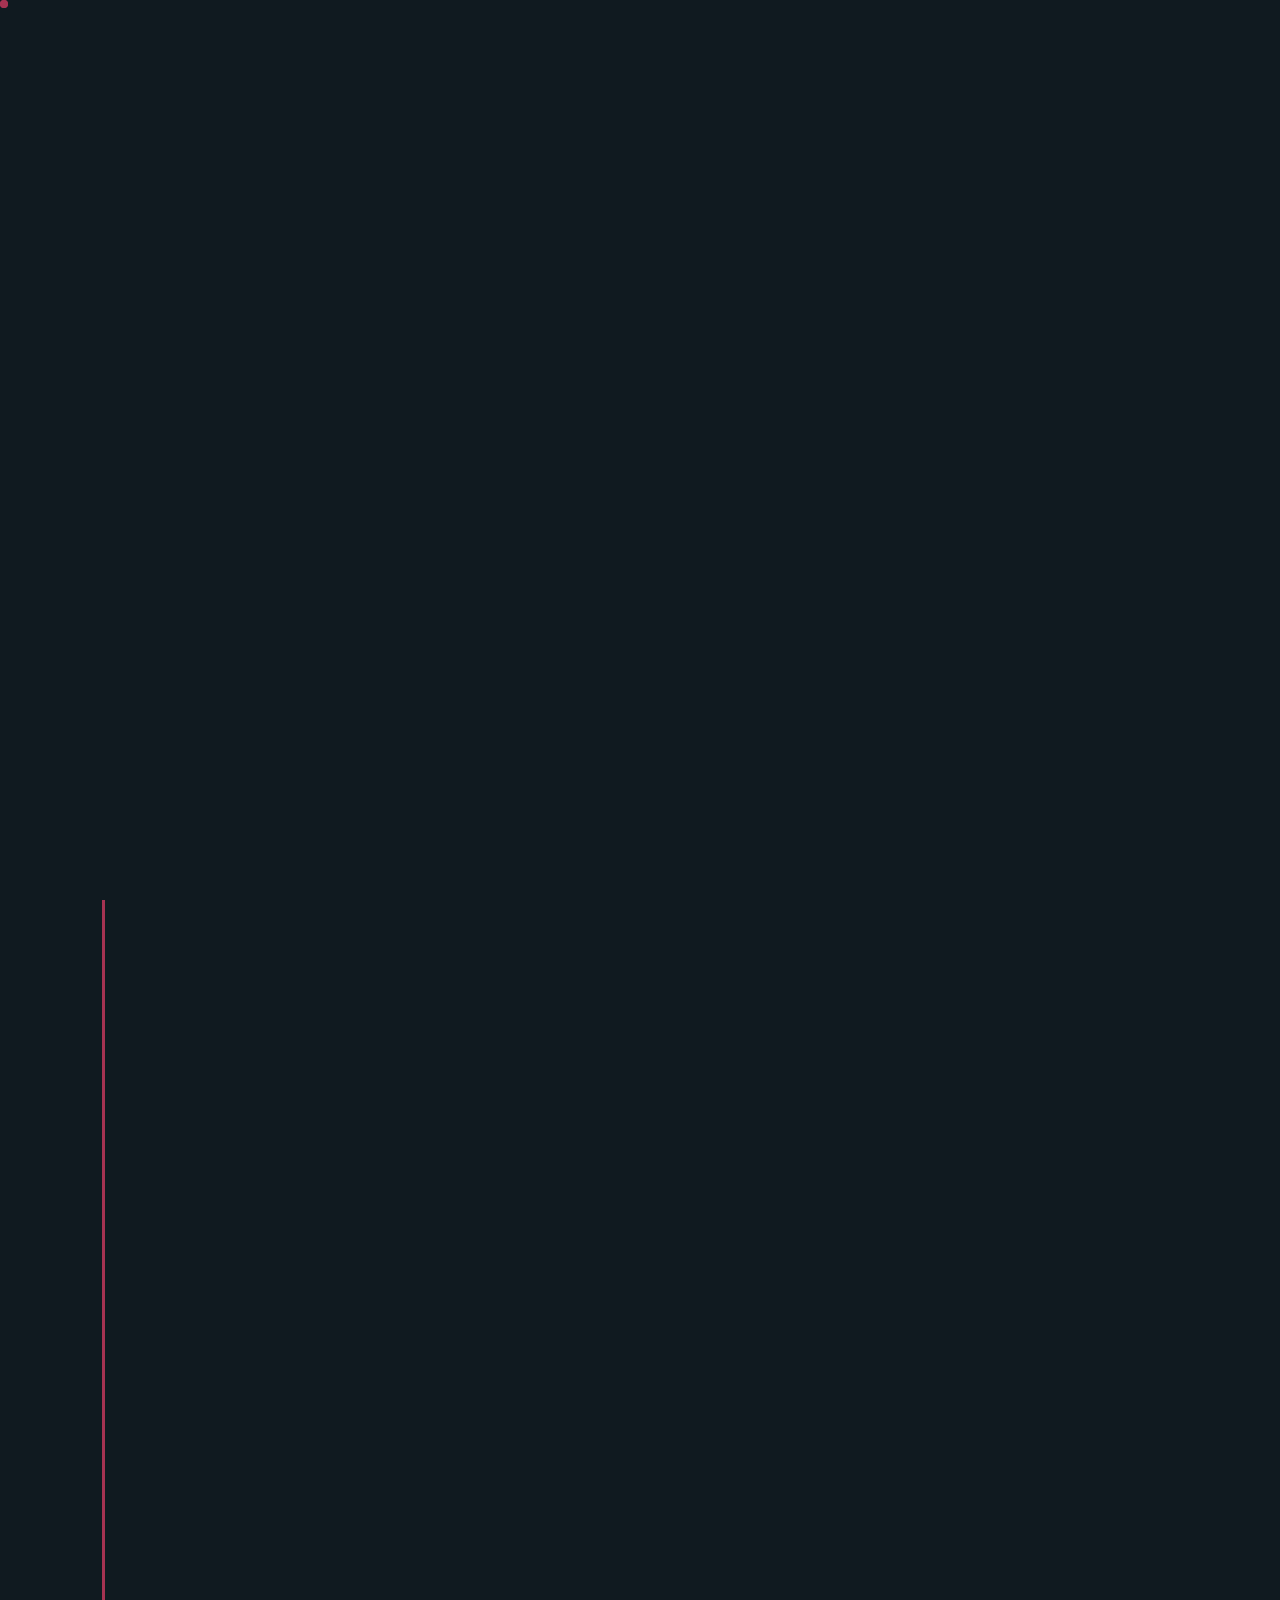
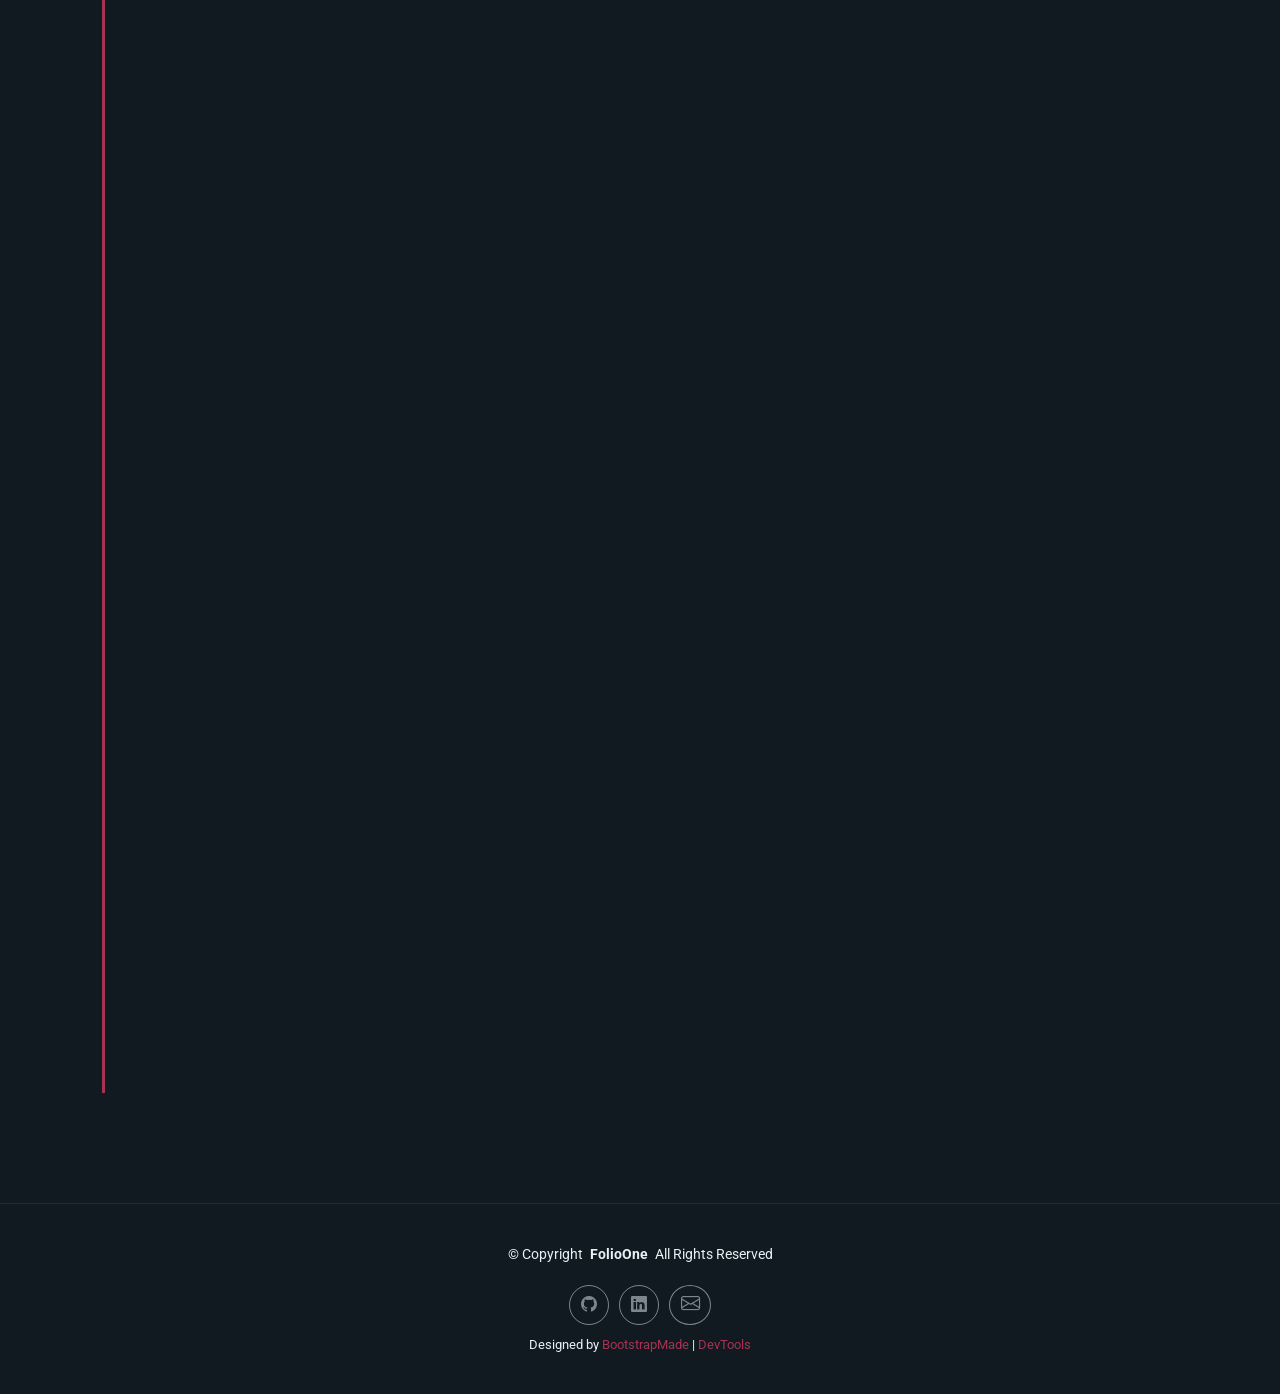
==== about-study.html @ d4bedee9 "Primeira Versao" ====
<!DOCTYPE html>
<html lang="en">

<head>
    <meta charset="utf-8">
    <meta content="width=device-width, initial-scale=1.0" name="viewport">
    <title>Portifolio Isabela Clementino - Estudos</title>
    <meta name="description" content="">
    <meta name="keywords" content="">

    <!-- Favicons -->
    <link href="assets/img/favicon.png" rel="icon">
    <link href="assets/img/-touch-icon.png" rel="apple-touch-icon">

    <!-- Fonts -->
    <link href="https://fonts.googleapis.com" rel="preconnect">
    <link href="https://fonts.gstatic.com" rel="preconnect" crossorigin>
    <link
        href="https://fonts.googleapis.com/css2?family=Roboto:ital,wght@0,100;0,300;0,400;0,500;0,700;0,900;1,100;1,300;1,400;1,500;1,700;1,900&family=Poppins:ital,wght@0,100;0,200;0,300;0,400;0,500;0,600;0,700;0,800;0,900;1,100;1,200;1,300;1,400;1,500;1,600;1,700;1,800;1,900&family=Raleway:ital,wght@0,100;0,200;0,300;0,400;0,500;0,600;0,700;0,800;0,900;1,100;1,200;1,300;1,400;1,500;1,600;1,700;1,800;1,900&display=swap"
        rel="stylesheet">

    <!-- Vendor CSS Files -->
    <link href="assets/vendor/bootstrap/css/bootstrap.min.css" rel="stylesheet">
    <link href="assets/vendor/bootstrap-icons/bootstrap-icons.css" rel="stylesheet">
    <link href="assets/vendor/aos/aos.css" rel="stylesheet">
    <link href="assets/vendor/swiper/swiper-bundle.min.css" rel="stylesheet">
    <link href="assets/vendor/glightbox/css/glightbox.min.css" rel="stylesheet">

    <!-- Main CSS File -->
    <link href="assets/css/main.css" rel="stylesheet">

</head>

<body class="service-details-page">

    <header id="header" class="header d-flex align-items-center light-background sticky-top">
        <div class="container position-relative d-flex align-items-center justify-content-between">

            <nav id="navmenu" class="navmenu">
                <ul>
                    <li><a href="index.html">Início</a></li>
                    <li class="dropdown"><a href="about.html"><span>Sobre mim</span> <i
                                class="bi bi-chevron-down toggle-dropdown"></i></a>
                        <ul>
                            <li><a href="about-study.html" class="active">Trajetória de estudos</a></li>
                            <li><a href="extracurricular.html">Extracurricular e Certificações</a></li>
                        </ul>
                    </li>
                    <li><a href="resume.html">Currículo</a></li>
                    <li><a href="services.html">Interesses profissionais</a></li>
                    <li><a href="portfolio.html">Projetos</a></li>

                </ul>
                <i class="mobile-nav-toggle d-xl-none bi bi-list"></i>
            </nav>

            <div class="header-social-links">
                <a href="https://github.com/Isabela-CP" class="github"><i class="bi bi-github"></i></a>
                <a href="https://www.linkedin.com/in/isabelacpf/" class="linkedin"><i class="bi bi-linkedin"></i></a>
            </div>

        </div>
    </header>

    <main class="main">
        <section id="trajectory" class="trajectory section">
            <div class="container section-title" data-aos="fade-up">
                <h2>Minha Trajetória</h2>
                <p>Uma jornada de aprendizado constante, do ensino fundamental à USP.</p>
            </div>

            <div class="container">
                <div class="custom-timeline">

                    <div class="timeline-block" data-aos="fade-up">
                        <div class="timeline-dot"></div>
                        <div class="timeline-card">
                            <div class="row g-0">
                                <div class="col-lg-5">
                                    <div class="card-image-container">
                                        <img src="assets/img/study/dom-bosco.jpg" alt="Fase Escolar"
                                            class="img-fluid timeline-img">
                                        <div class="timeline-date-tag">2016 - 2019</div>
                                    </div>
                                </div>
                                <div class="col-lg-7">
                                    <div class="card-content">
                                        <span class="phase-title">Ensino Fundamental</span>
                                        <h3>Ensino Fundamental - Resende/RJ</h3>
                                        <div class="learning-info">
                                            <p><strong><i class="bi bi-code-slash"></i> O que aprendi:</strong>
                                            <ul>
                                                <li>Conhecimentos básicos de computação focado em lógica.</li>
                                                <li>Inglês intermediário por meio de estudos focados em conversação.
                                                </li>
                                            </ul>
                                            </p>
                                        </div>
                                        <div class="extra-info">
                                            <p><span>Extracurricular:</span>
                                            <ul> Participação em olimpíadas de conhecimento nas áreas:
                                                <li>Informática (OBI)</li>
                                                <li>Matemática (OMP, OBMEP)</li>
                                                <li>Robótica (OBR)</li>
                                                <li>Astronomia (OBA)</li>
                                            </ul>
                                            </p>
                                        </div>
                                    </div>
                                </div>
                            </div>
                        </div>
                    </div>

                    <div class="timeline-block" data-aos="fade-up">
                        <div class="timeline-dot"></div>
                        <div class="timeline-card">
                            <div class="row g-0">
                                <div class="col-lg-5">
                                    <div class="card-image-container">
                                        <img src="assets/img/study/cotuca.jpg" alt="Fase Escolar"
                                            class="img-fluid timeline-img">
                                        <div class="timeline-date-tag">2020 - 2022</div>
                                    </div>
                                </div>
                                <div class="col-lg-7">
                                    <div class="card-content">
                                        <span class="phase-title">Ensino Médio Técnico</span>
                                        <h3>Curso de Informática no COTUCA - Campinas/SP</h3>
                                        <div class="learning-info">
                                            <p><strong><i class="bi bi-code-slash"></i> O que aprendi:</strong>
                                            <ul>
                                                <li> Lógica de programação</li>
                                                <li> Diversas tecnologias usadas durante disciplinas técnicas, como:
                                                    <ul>
                                                        <li>Java</li>
                                                        <li>Python</li>
                                                        <li>JavaScript</li>
                                                        <li>C</li>
                                                        <li>C#</li>
                                                        <li>HTML</li>
                                                        <li>CSS</li>
                                                        <li>SQL</li>
                                                        <li>R</li>
                                                        <li>GitHub</li>
                                                    </ul>
                                                </li>
                                                <li> Programação de jogos, websites, aplicativos android.</li>
                                                <li> Estruturas de dados</li>
                                                <li> Metodologias de desenvolvimento</li>
                                            </ul>
                                            </p>
                                        </div>
                                        <div class="extra-info">
                                            <p><span>Extracurricular:</span>
                                            <ul>
                                                <li>Participação em olimpíadas de conhecimento nas áreas:
                                                    <ul>
                                                        <li>Matemática (OBMEP)</li>
                                                        <li>Astronomia (OBA)</li>
                                                        <li>Informática (OBI)</li>
                                                    </ul>
                                                </li>
                                                <li> Participação em atividades como Mentoria e Congregação </li>
                                                <li> Participação no PIC (Programa de Iniciação Científica Jr.) </li>
                                                <li> Participação em feiras de ciências e pesquisas com o <a
                                                        href="https://feirabragantec.com.br/2022/projeto.php?numero=79">projeto
                                                        de TCC</a>
                                                </li>
                                                <li> Curso de mandarim básico - Instituto Confúcio</li>
                                                <li> <a
                                                        href="https://www2.unicamp.br/unicamp/noticias/2021/12/21/docentes-e-discentes-recebem-premios-institucionais-2021/">Prêmio
                                                        de Reconhecimento Discente</a>
                                                </li>
                                                <li>
                                                    <a
                                                        href="https://2021.spaceappschallenge.org/challenges/statements/the-trail-to-mars-can-you-keep-your-crew-alive/teams/artemis-24/project/">
                                                        Projeto para NASA Space Apps Challenge</a>
                                                </li>
                                            </ul>
                                            </p>
                                        </div>
                                    </div>
                                </div>
                            </div>
                        </div>
                    </div>

                    <div class="timeline-block" data-aos="fade-up">
                        <div class="timeline-dot"></div>
                        <div class="timeline-card">
                            <div class="row g-0">
                                <div class="col-lg-5">
                                    <div class="card-image-container">
                                        <img src="assets/img/study/IME.jpg" alt="Fase Escolar"
                                            class="img-fluid timeline-img">
                                        <div class="timeline-date-tag">2023</div>
                                    </div>
                                </div>
                                <div class="col-lg-7">
                                    <div class="card-content">
                                        <span class="phase-title">Curso Ciência da Computação</span>
                                        <h3>BCC no IME - São Paulo/SP</h3>
                                        <div class="learning-info">
                                            <p><strong><i class="bi bi-code-slash"></i> O que aprendi:</strong>
                                            <ul> Aprofundei meus conhecimentos na área da computação </ul>
                                            </p>
                                        </div>
                                        <div class="extra-info">
                                            <p><span>Extracurricular:</span>
                                            <ul>
                                                <li> Iniciação Científica no subprojeto Bike SP do INCT da Internet do
                                                    Futuro para Cidades Inteligentes
                                                </li>

                                                <li> Gerente negócios e líder de computação no IMEJr </li>
                                            </ul>
                                            </p>
                                        </div>
                                    </div>
                                </div>
                            </div>
                        </div>
                    </div>

                    <div class="timeline-block" data-aos="fade-up">
                        <div class="timeline-dot"></div>
                        <div class="timeline-card">
                            <div class="row g-0">
                                <div class="col-lg-5">
                                    <div class="card-image-container">
                                        <img src="assets/img/study/icmc.jpg" alt="Fase Escolar"
                                            class="img-fluid timeline-img">
                                        <div class="timeline-date-tag">2024 - Atual</div>
                                    </div>
                                </div>
                                <div class="col-lg-7">
                                    <div class="card-content">
                                        <span class="phase-title">Curso Sistemas de Informação</span>
                                        <h3>BSI no ICMC- São Carlos/SP</h3>
                                        <div class="learning-info">
                                            <p><strong><i class="bi bi-code-slash"></i> O que aprendi:</strong>
                                            <ul> Aprofundei meus conhecimentos de programação, estudando sobre:
                                                <li> Sistemas operacionais</li>
                                                <li> Redes de computadores</li>
                                                <li> Banco de dados</li>
                                                <li> Criação de jogos seguindo POO</li>
                                                <li> Comércio Eletrônico</li>
                                                <li> Engenharia de Software</li>
                                            </ul>
                                            </p>
                                        </div>
                                        <div class="extra-info">
                                            <p><span>Extracurricular:</span>
                                            <ul>
                                                <li>
                                                    Monitora no Observatório Dietrich Schiel (onde aprendi muito sobre
                                                    como expor conhecimentos para diferentes públicos e melhorei minhas
                                                    softskills)
                                                </li>
                                                <li> Participação na organização do Pint of Science São Carlos</li>
                                            </ul>
                                            </p>
                                        </div>
                                    </div>
                                </div>
                            </div>
                        </div>
                    </div>
                </div>
            </div>
        </section>
    </main><!-- End #main -->

    <footer id="footer" class="footer">

        <div class="container">
            <div class="copyright text-center ">
                <p>© <span>Copyright</span> <strong class="px-1 sitename">FolioOne</strong> <span>All Rights
                        Reserved<br></span>
                </p>
            </div>
            <div class="social-links d-flex justify-content-center">
                <a href="https://github.com/Isabela-CP" class="github"><i class="bi bi-github"></i></a>
                <a href="https://www.linkedin.com/in/isabelacpf/" class="linkedin"><i class="bi bi-linkedin"></i></a>
                <a href="mailto:isabela.clementino.pon@usp.br" class="email-link"><i class="bi bi-envelope"></i></a>

            </div>
            <div class="credits">
                <!-- All the links in the footer should remain intact. -->
                <!-- You can delete the links only if you've purchased the pro version. -->
                <!-- Licensing information: https://bootstrapmade.com/license/ -->
                <!-- Purchase the pro version with working PHP/AJAX contact form: [buy-url] -->
                Designed by <a href="https://bootstrapmade.com/">BootstrapMade</a> | <a
                    href="https://bootstrapmade.com/tools/">DevTools</a>
            </div>
        </div>

    </footer>

    <!-- Scroll Top -->
    <a href="#" id="scroll-top" class="scroll-top d-flex align-items-center justify-content-center"><i
            class="bi bi-arrow-up-short"></i></a>

    <!-- Preloader -->
    <div id="preloader"></div>

    <!-- Vendor JS Files -->
    <script src="assets/vendor/bootstrap/js/bootstrap.bundle.min.js"></script>
    <script src="assets/vendor/php-email-form/validate.js"></script>
    <script src="assets/vendor/aos/aos.js"></script>
    <script src="assets/vendor/typed.js/typed.umd.js"></script>
    <script src="assets/vendor/waypoints/noframework.waypoints.js"></script>
    <script src="assets/vendor/purecounter/purecounter_vanilla.js"></script>
    <script src="assets/vendor/swiper/swiper-bundle.min.js"></script>
    <script src="assets/vendor/imagesloaded/imagesloaded.pkgd.min.js"></script>
    <script src="assets/vendor/isotope-layout/isotope.pkgd.min.js"></script>
    <script src="assets/vendor/glightbox/js/glightbox.min.js"></script>

    <!-- Main JS File -->
    <script src="assets/js/main.js"></script>

</body>

</html>
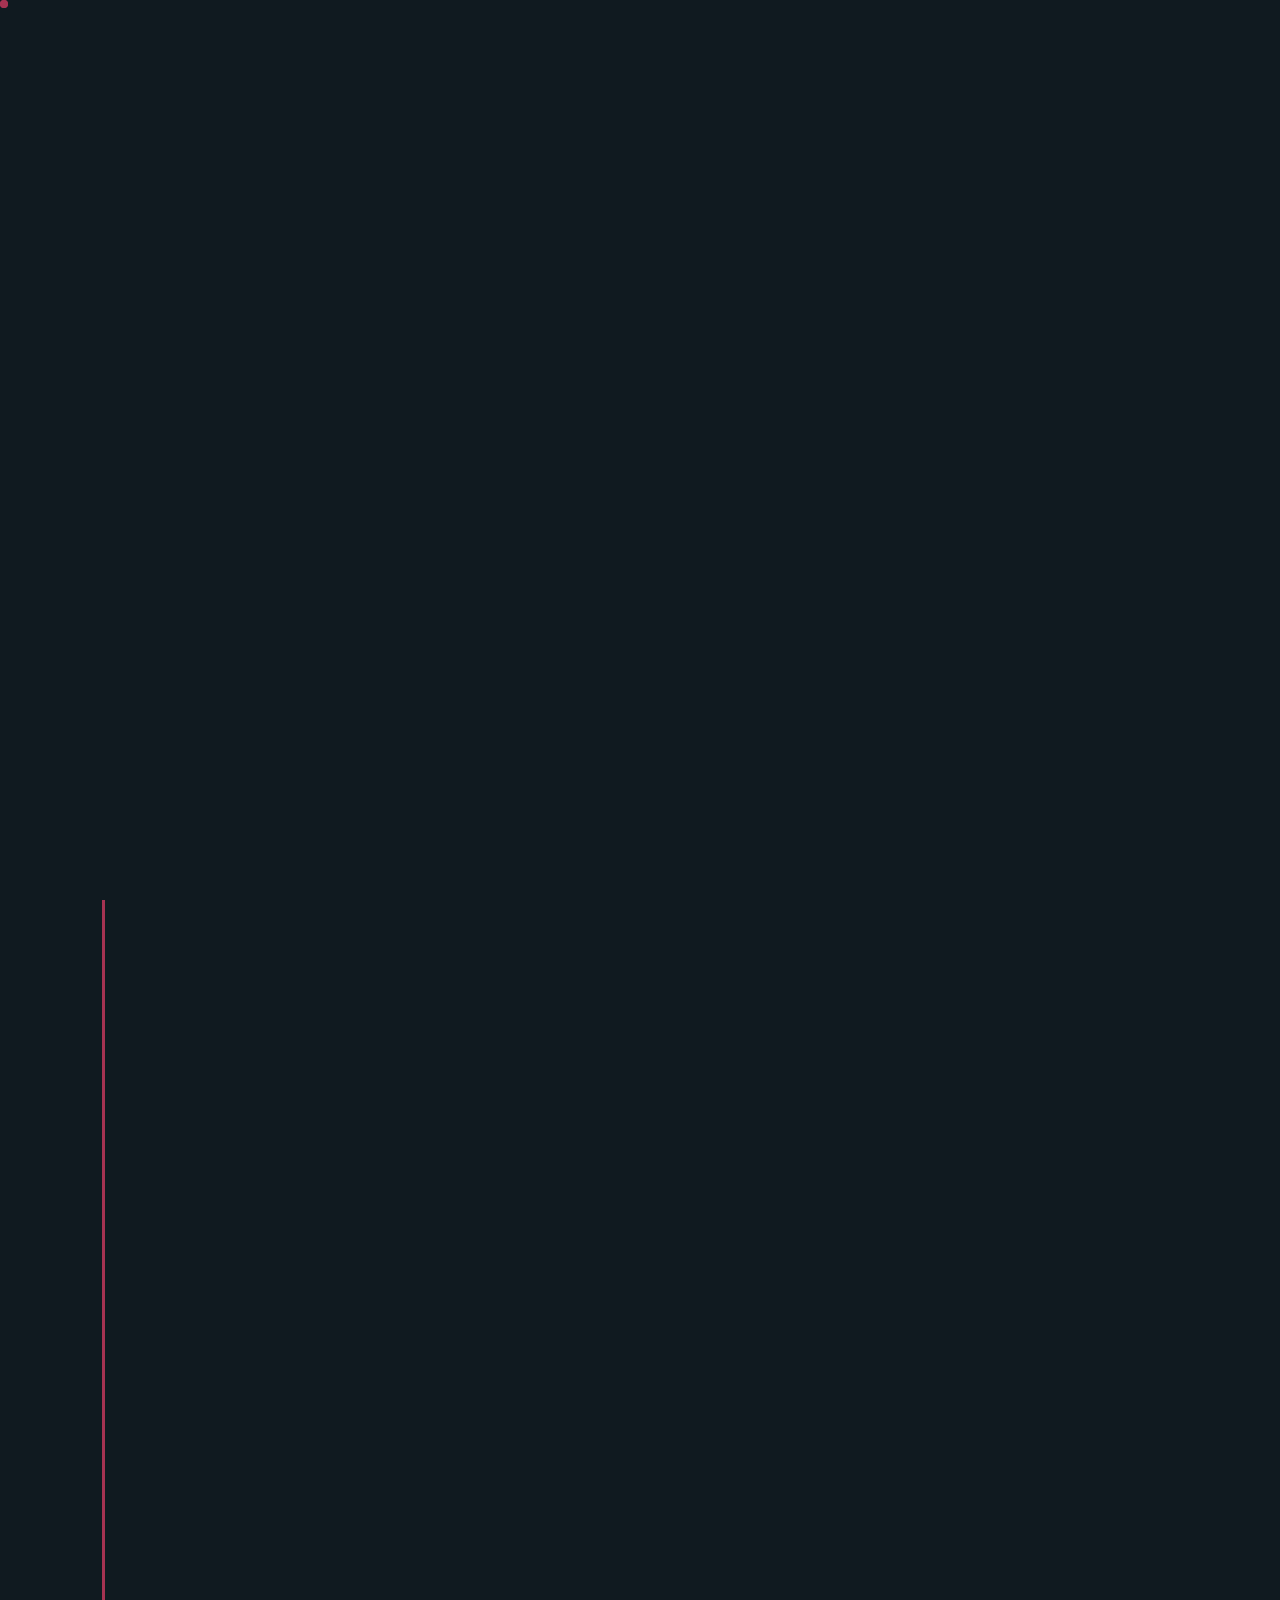
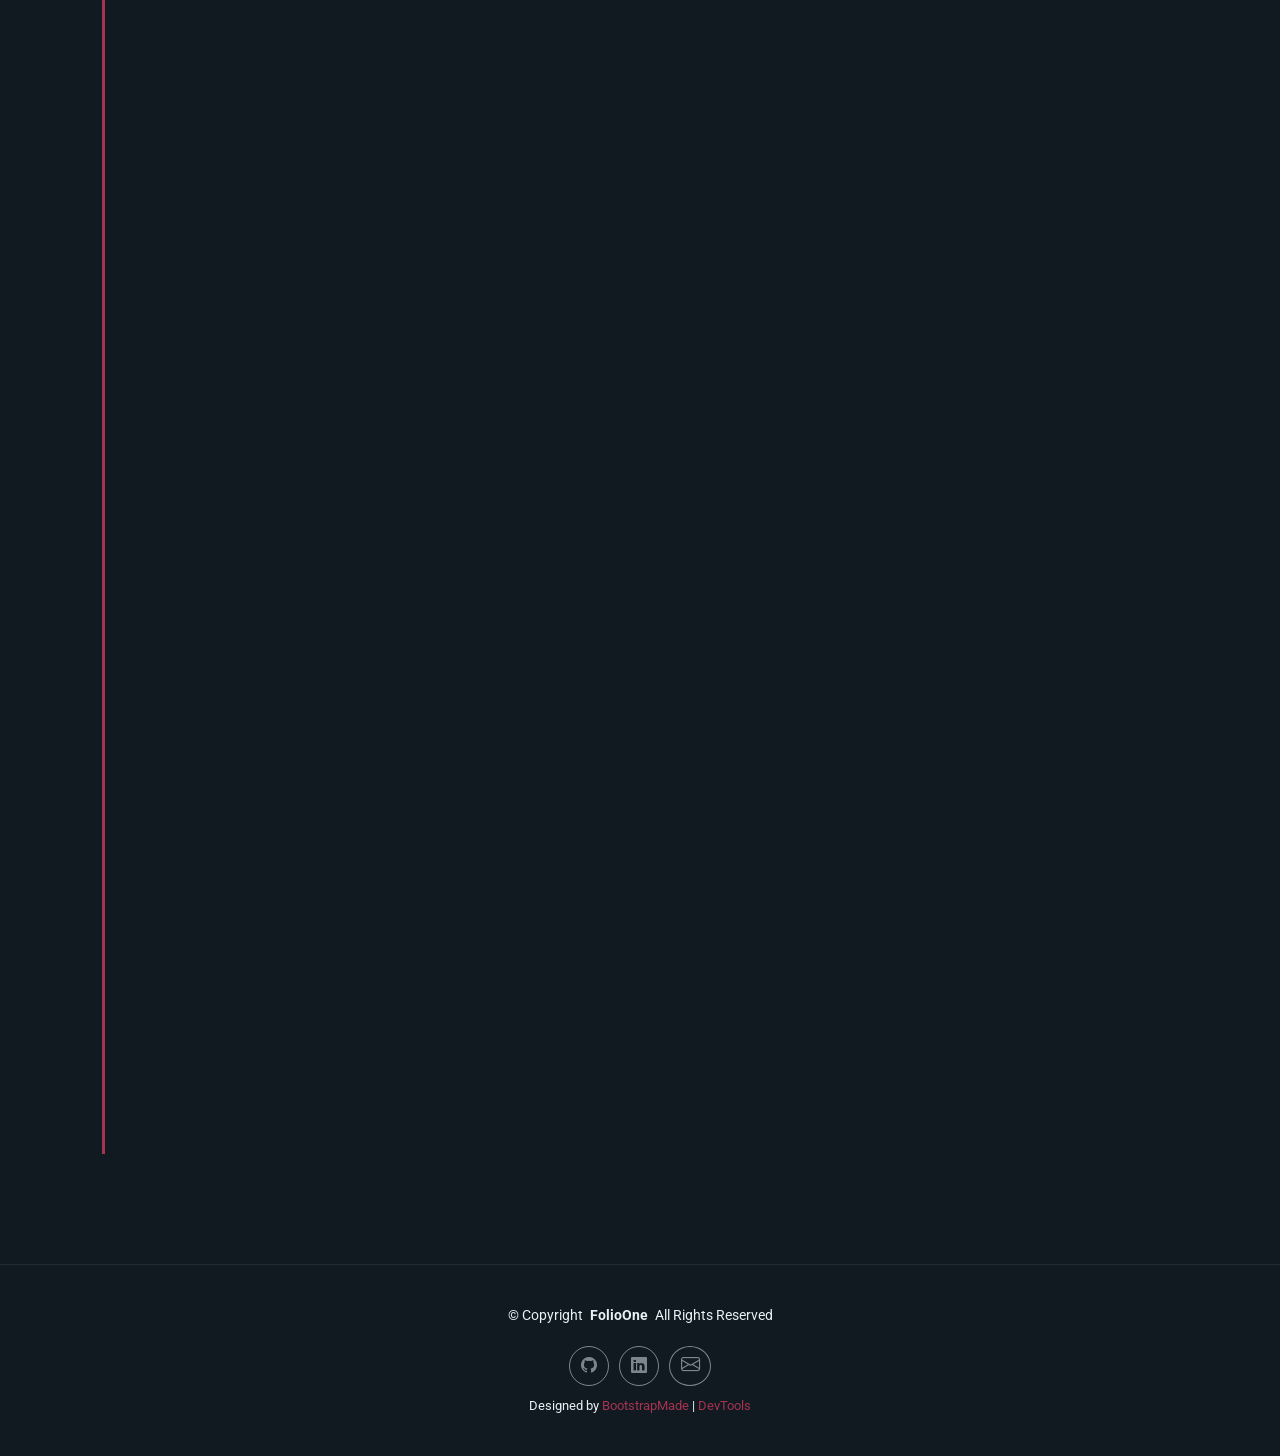
==== commit eeb3645b: "Tradução PT/EN" ====
--- a/about-study.html
+++ b/about-study.html
@@ -38,25 +38,45 @@
 
             <nav id="navmenu" class="navmenu">
                 <ul>
-                    <li><a href="index.html">Início</a></li>
-                    <li class="dropdown"><a href="about.html"><span>Sobre mim</span> <i
-                                class="bi bi-chevron-down toggle-dropdown"></i></a>
+                    <li><a href="index.html" data-pt="Início" data-en="Home">Início</a></li>
+                    <li class="dropdown"><a href="about.html" data-pt="Sobre mim" data-en="About me"><span>Sobre
+                                mim</span> <i class="bi bi-chevron-down toggle-dropdown"></i></a>
                         <ul>
-                            <li><a href="about-study.html" class="active">Trajetória de estudos</a></li>
-                            <li><a href="extracurricular.html">Extracurricular e Certificações</a></li>
+                            <li><a href="about-study.html" class="active" data-pt="Trajetória de estudos"
+                                    data-en="Study trajectory">Trajetória de estudos</a></li>
+                            <li><a href="extracurricular.html" data-pt="Extracurricular e Certificados"
+                                    data-en="Extracurricular and Certificates">Extracurricular e Certificações</a></li>
                         </ul>
                     </li>
-                    <li><a href="resume.html">Currículo</a></li>
-                    <li><a href="services.html">Interesses profissionais</a></li>
-                    <li><a href="portfolio.html">Projetos</a></li>
+                    <li><a href="resume.html" data-pt="Currículo" data-en="Resume">Currículo</a></li>
+                    <li><a href="services.html" data-pt="Interesses profissionais"
+                            data-en="Professional interests">Interesses profissionais</a></li>
+                    <li><a href="portfolio.html" data-pt="Projetos" data-en="Projects">Projetos</a></li>
 
                 </ul>
                 <i class="mobile-nav-toggle d-xl-none bi bi-list"></i>
             </nav>
 
-            <div class="header-social-links">
-                <a href="https://github.com/Isabela-CP" class="github"><i class="bi bi-github"></i></a>
-                <a href="https://www.linkedin.com/in/isabelacpf/" class="linkedin"><i class="bi bi-linkedin"></i></a>
+            <div class="d-flex align-items-center">
+
+                <div class="header-controls d-flex align-items-center me-3 border-end pe-3">
+                    <button id="theme-toggle" class="btn btn-link p-0 me-3" type="button" title="Mudar Tema">
+                        <i id="theme-icon" class="bi bi-moon-stars-fill"
+                            style="color: var(--default-color); font-size: 1.2rem;"></i>
+                    </button>
+
+                    <button id="lang-toggle" class="btn btn-sm btn-outline-accent fw-bold"
+                        style="font-size: 0.75rem; padding: 2px 6px;">
+                        PT
+                    </button>
+                </div>
+
+                <div class="header-social-links d-flex">
+                    <a href="https://github.com/Isabela-CP" class="github"><i class="bi bi-github"></i></a>
+                    <a href="https://www.linkedin.com/in/isabelacpf/" class="linkedin"><i
+                            class="bi bi-linkedin"></i></a>
+                </div>
+
             </div>
 
         </div>
@@ -65,8 +85,10 @@
     <main class="main">
         <section id="trajectory" class="trajectory section">
             <div class="container section-title" data-aos="fade-up">
-                <h2>Minha Trajetória</h2>
-                <p>Uma jornada de aprendizado constante, do ensino fundamental à USP.</p>
+                <h2 data-pt="Minha trajetória" data-en="My trajectory">Minha Trajetória</h2>
+                <p data-pt="Uma jornada de aprendizado constante, do ensino fundamental à USP."
+                    data-en="A learning journey, from elementary school to USP.">Uma jornada de aprendizado constante,
+                    do ensino fundamental à USP.</p>
             </div>
 
             <div class="container">
@@ -85,24 +107,49 @@
                                 </div>
                                 <div class="col-lg-7">
                                     <div class="card-content">
-                                        <span class="phase-title">Ensino Fundamental</span>
-                                        <h3>Ensino Fundamental - Resende/RJ</h3>
+                                        <span class="phase-title" data-pt="Ensino Fundamental"
+                                            data-en="Elementary School">Ensino Fundamental</span>
+                                        <h3 data-pt="Ensino Fundamental - Resende/RJ"
+                                            data-en="Elementary School - Resende/RJ">
+                                            Ensino Fundamental - Resende/RJ
+                                        </h3>
                                         <div class="learning-info">
-                                            <p><strong><i class="bi bi-code-slash"></i> O que aprendi:</strong>
-                                            <ul>
-                                                <li>Conhecimentos básicos de computação focado em lógica.</li>
-                                                <li>Inglês intermediário por meio de estudos focados em conversação.
+                                            <p>
+                                                <strong>
+                                                    <i class="bi bi-code-slash"></i>
+                                                    <span data-pt="O que aprendi:" data-en="What I learned:">O que
+                                                        aprendi:</span>
+                                                </strong>
+                                            <ul>
+                                                <li data-pt="Conhecimentos básicos de computação focado em lógica."
+                                                    data-en="Basic knowledge of computer science focused on logic.">
+                                                    Conhecimentos básicos de computação focado em lógica.</li>
+                                                <li data-pt="Inglês intermediário por meio de estudos focados em conversação."
+                                                    data-en="Intermediate English through studies focused on conversation.">
+                                                    Inglês intermediário por meio de estudos focados em conversação.
                                                 </li>
                                             </ul>
                                             </p>
                                         </div>
                                         <div class="extra-info">
-                                            <p><span>Extracurricular:</span>
-                                            <ul> Participação em olimpíadas de conhecimento nas áreas:
-                                                <li>Informática (OBI)</li>
-                                                <li>Matemática (OMP, OBMEP)</li>
-                                                <li>Robótica (OBR)</li>
-                                                <li>Astronomia (OBA)</li>
+                                            <p>
+                                                <span data-pt="Extracurricular:"
+                                                    data-en="Extra-curricular:">Extracurricular:</span>
+                                            <ul>
+                                                <span
+                                                    style="color: var(--contrast-color); font-weight: normal; font-size: 1rem;"
+                                                    data-pt="Participação em olimpíadas de conhecimento nas áreas:"
+                                                    data-en="Participation in knowledge olympiads in the following areas:">
+                                                    Participação em olimpíadas de conhecimento nas áreas:
+                                                </span>
+                                                <li data-pt="Informática (OBI)" data-en="Computing (OBI)">Informática
+                                                    (OBI)</li>
+                                                <li data-pt="Matemática (OMP, OBMEP)"
+                                                    data-en="Mathematics (OMP, OBMEP)">Matemática (OMP, OBMEP)</li>
+                                                <li data-pt="Robótica (OBR)" data-en="Robotics (OBR)">Robótica (OBR)
+                                                </li>
+                                                <li data-pt="Astronomia (OBA)" data-en="Astronomy (OBA)">Astronomia
+                                                    (OBA)</li>
                                             </ul>
                                             </p>
                                         </div>
@@ -125,13 +172,22 @@
                                 </div>
                                 <div class="col-lg-7">
                                     <div class="card-content">
-                                        <span class="phase-title">Ensino Médio Técnico</span>
-                                        <h3>Curso de Informática no COTUCA - Campinas/SP</h3>
+                                        <span class="phase-title" data-pt="Ensino Médio Técnico"
+                                            data-en="Technical School">Ensino Médio Técnico</span>
+                                        <h3 data-pt="Curso de Informática no COTUCA - Campinas/SP"
+                                            data-en="Computing Course at COTUCA - Campinas/SP">Curso de Informática no
+                                            COTUCA - Campinas/SP</h3>
                                         <div class="learning-info">
-                                            <p><strong><i class="bi bi-code-slash"></i> O que aprendi:</strong>
-                                            <ul>
-                                                <li> Lógica de programação</li>
-                                                <li> Diversas tecnologias usadas durante disciplinas técnicas, como:
+                                            <p data-pt="O que aprendi:" data-en="What I learned:"><strong><i
+                                                        class="bi bi-code-slash"></i> O que aprendi:</strong>
+                                            <ul>
+                                                <li data-pt="Lógica de programação" data-en="Programming logic"> Lógica
+                                                    de programação</li>
+                                                <li>
+                                                    <span
+                                                        data-pt="Tecnologias usadas durante disciplinas técnicas, como:"
+                                                        data-en="Technologies used during technical disciplines, such as:">tecnologias
+                                                        usadas durante disciplinas técnicas, como:</span>
                                                     <ul>
                                                         <li>Java</li>
                                                         <li>Python</li>
@@ -145,36 +201,65 @@
                                                         <li>GitHub</li>
                                                     </ul>
                                                 </li>
-                                                <li> Programação de jogos, websites, aplicativos android.</li>
-                                                <li> Estruturas de dados</li>
-                                                <li> Metodologias de desenvolvimento</li>
+                                                <li data-pt="Programação de jogos, websites, aplicativos android."
+                                                    data-en="Game programming, websites, android applications">
+                                                    Programação de jogos, websites, aplicativos android.</li>
+                                                <li data-pt="Estruturas de dados" data-en="Data structures"> Estruturas
+                                                    de dados</li>
+                                                <li data-pt="Metodologias de desenvolvimento"
+                                                    data-en="Development methodologies"> Metodologias de desenvolvimento
+                                                </li>
                                             </ul>
                                             </p>
                                         </div>
                                         <div class="extra-info">
-                                            <p><span>Extracurricular:</span>
-                                            <ul>
-                                                <li>Participação em olimpíadas de conhecimento nas áreas:
+                                            <p><span data-pt="Extracurricular:"
+                                                    data-en="Extra-curricular:">Extracurricular:</span>
+                                            <ul>
+                                                <li>
+                                                    <span
+                                                        style="color: var(--contrast-color); font-weight: normal; font-size: 1rem;"
+                                                        data-pt="Participação em olimpíadas de conhecimento nas áreas:"
+                                                        data-en="Participation in knowledge olympiads in the following areas:">Participação
+                                                        em olimpíadas de conhecimento nas áreas:</span>
                                                     <ul>
-                                                        <li>Matemática (OBMEP)</li>
-                                                        <li>Astronomia (OBA)</li>
-                                                        <li>Informática (OBI)</li>
+                                                        <li data-pt="Matemática (OBMEP)" data-en="Mathematics (OBMEP)">
+                                                            Matemática (OBMEP)</li>
+                                                        <li data-pt="Astronomia (OBA)" data-en="Astronomy (OBA)">
+                                                            Astronomia (OBA)</li>
+                                                        <li data-pt="Informática (OBI)" data-en="Computing (OBI)">
+                                                            Informática (OBI)</li>
                                                     </ul>
                                                 </li>
-                                                <li> Participação em atividades como Mentoria e Congregação </li>
-                                                <li> Participação no PIC (Programa de Iniciação Científica Jr.) </li>
-                                                <li> Participação em feiras de ciências e pesquisas com o <a
-                                                        href="https://feirabragantec.com.br/2022/projeto.php?numero=79">projeto
-                                                        de TCC</a>
-                                                </li>
-                                                <li> Curso de mandarim básico - Instituto Confúcio</li>
-                                                <li> <a
-                                                        href="https://www2.unicamp.br/unicamp/noticias/2021/12/21/docentes-e-discentes-recebem-premios-institucionais-2021/">Prêmio
+                                                <li data-pt="Participação em atividades como Mentoria e Congregação"
+                                                    data-en="Participation in activities such as Mentoring and Congregation">
+                                                    Participação em atividades como Mentoria e Congregação </li>
+                                                <li data-pt="Participação no PIC (Programa de Iniciação Científica Jr.)"
+                                                    data-en="Participation in the Jr. Science Initiation Program (PIC)">
+                                                    Participação no PIC (Programa de Iniciação Científica Jr.) </li>
+                                                <li>
+                                                    <span
+                                                        style="color: var(--contrast-color); font-weight: normal; font-size: 1rem;"
+                                                        data-pt="Participação em feiras de ciências e pesquisas com o"
+                                                        data-en="Participation in science fairs and research with">Participação
+                                                        em feiras de ciências e pesquisas com o</span>
+                                                    <a href="https://feirabragantec.com.br/2022/projeto.php?numero=79"
+                                                        data-pt="projeto de TCC" data-en="TCC project">
+                                                        projeto de TCC
+                                                    </a>
+                                                </li>
+                                                <li data-pt="Curso de mandarim básico - Instituto Confúcio"
+                                                    data-en="Basic mandarin course - Confucius Institute"> Curso de
+                                                    mandarim básico - Instituto Confúcio</li>
+                                                <li> <a href="https://www2.unicamp.br/unicamp/noticias/2021/12/21/docentes-e-discentes-recebem-premios-institucionais-2021/"
+                                                        data-pt="Prêmio de Reconhecimento Discente"
+                                                        data-en="Institutional Award">Prêmio
                                                         de Reconhecimento Discente</a>
                                                 </li>
                                                 <li>
-                                                    <a
-                                                        href="https://2021.spaceappschallenge.org/challenges/statements/the-trail-to-mars-can-you-keep-your-crew-alive/teams/artemis-24/project/">
+                                                    <a href="https://2021.spaceappschallenge.org/challenges/statements/the-trail-to-mars-can-you-keep-your-crew-alive/teams/artemis-24/project/"
+                                                        data-pt="Projeto para NASA Space Apps Challenge"
+                                                        data-en="Project for NASA Space Apps Challenge">
                                                         Projeto para NASA Space Apps Challenge</a>
                                                 </li>
                                             </ul>
@@ -199,21 +284,36 @@
                                 </div>
                                 <div class="col-lg-7">
                                     <div class="card-content">
-                                        <span class="phase-title">Curso Ciência da Computação</span>
-                                        <h3>BCC no IME - São Paulo/SP</h3>
+                                        <span class="phase-title" data-pt="Curso Ciência da Computação"
+                                            data-en="Computer Science Course">Curso Ciência da Computação</span>
+                                        <h3 data-pt="Bacharelado em Ciência da Computação no IME - São Paulo/SP"
+                                            data-en="Bachelor of Computer Science at IME - Sao Paulo/SP"> Bacharelado em
+                                            Ciência da Computação no IME - São Paulo/SP</h3>
                                         <div class="learning-info">
-                                            <p><strong><i class="bi bi-code-slash"></i> O que aprendi:</strong>
-                                            <ul> Aprofundei meus conhecimentos na área da computação </ul>
+                                            <p>
+                                                <strong>
+                                                    <i class="bi bi-code-slash"></i>
+                                                    <span data-pt="O que aprendi:" data-en="What I learned:">O que
+                                                        aprendi:</span>
+                                                </strong>
+                                            <ul data-pt="Aprofundei meus conhecimentos na área da computação"
+                                                data-en="Deepened my knowledge in the area of computer science">
+                                                Aprofundei meus conhecimentos na área da computação </ul>
                                             </p>
                                         </div>
                                         <div class="extra-info">
-                                            <p><span>Extracurricular:</span>
-                                            <ul>
-                                                <li> Iniciação Científica no subprojeto Bike SP do INCT da Internet do
+                                            <p><span data-pt="Extracurricular:"
+                                                    data-en="Extra-curricular:">Extracurricular:</span>
+                                            <ul>
+                                                <li data-pt="Participação na Iniciação Científica no subprojeto Bike SP do INCT da Internet do Futuro para Cidades Inteligentes"
+                                                    data-en="Participation in Science Initiation in the Bike SP subproject of the INCT of the Internet of the Future for Smart Cities ">
+                                                    Iniciação Científica no subprojeto Bike SP do INCT da Internet do
                                                     Futuro para Cidades Inteligentes
                                                 </li>
 
-                                                <li> Gerente negócios e líder de computação no IMEJr </li>
+                                                <li data-pt="Gerente negócios e líder de computação no IMEJr"
+                                                    data-en="Business Manager and Computer Leader at IMEJr"> Gerente
+                                                    negócios e líder de computação no IMEJr </li>
                                             </ul>
                                             </p>
                                         </div>
@@ -236,29 +336,53 @@
                                 </div>
                                 <div class="col-lg-7">
                                     <div class="card-content">
-                                        <span class="phase-title">Curso Sistemas de Informação</span>
-                                        <h3>BSI no ICMC- São Carlos/SP</h3>
+                                        <span class="phase-title" data-pt="Curso Sistemas de Informação"
+                                            data-en="Information Systems Course">Curso Sistemas de Informação</span>
+                                        <h3 data-pt="Bacharelado em Sistemas de Informação no ICMC- São Carlos/SP"
+                                            data-en="Bachelor of Information Systems at ICMC- Sao Carlos/SP">Bacharelado
+                                            em Sistemas de Informação no ICMC- São Carlos/SP</h3>
                                         <div class="learning-info">
-                                            <p><strong><i class="bi bi-code-slash"></i> O que aprendi:</strong>
-                                            <ul> Aprofundei meus conhecimentos de programação, estudando sobre:
-                                                <li> Sistemas operacionais</li>
-                                                <li> Redes de computadores</li>
-                                                <li> Banco de dados</li>
-                                                <li> Criação de jogos seguindo POO</li>
-                                                <li> Comércio Eletrônico</li>
-                                                <li> Engenharia de Software</li>
+                                            <p>
+                                                <strong>
+                                                    <i class="bi bi-code-slash"></i>
+                                                    <span data-pt="O que aprendi:" data-en="What I learned:">O que
+                                                        aprendi:</span>
+                                                </strong>
+                                            <ul>
+                                                <span
+                                                    data-pt="Aprofundei meus conhecimentos de programação, estudando sobre:"
+                                                    data-en="Deepened my knowledge of programming, studying about:">Aprofundei
+                                                    meus conhecimentos de programação, estudando sobre:</span>
+                                                <li data-pt="Sistemas operacionais" data-en="Operating systems">
+                                                    Sistemas operacionais</li>
+                                                <li data-pt="Redes de computadores" data-en="Computer networks"> Redes
+                                                    de computadores</li>
+                                                <li data-pt="Banco de dados" data-en="Database"> Banco de dados</li>
+                                                <li data-pt="Criação de jogos seguindo POO"
+                                                    data-en="Game creation following OOP"> Criação de jogos seguindo POO
+                                                </li>
+                                                <li data-pt="Comércio Eletrônico" data-en="E-commerce"> Comércio
+                                                    Eletrônico</li>
+                                                <li data-pt="Engenharia de Software" data-en="Software Engineering">
+                                                    Engenharia de Software</li>
                                             </ul>
                                             </p>
                                         </div>
                                         <div class="extra-info">
-                                            <p><span>Extracurricular:</span>
-                                            <ul>
-                                                <li>
+                                            <p><span data-pt="Extracurricular:"
+                                                    data-en="Extra-curricular:">Extracurricular:</span>
+                                            <ul>
+                                                <li data-pt="Monitora no Observatório Dietrich Schiel (onde aprendi muito sobre
+                                                    como expor conhecimentos para diferentes públicos e melhorei minhas
+                                                    softskills)"
+                                                    data-en="Monitor at the Dietrich Schiel Observatory, where I gained extensive experience in tailoring complex knowledge for diverse audiences and significantly enhanced my soft skills.">
                                                     Monitora no Observatório Dietrich Schiel (onde aprendi muito sobre
                                                     como expor conhecimentos para diferentes públicos e melhorei minhas
                                                     softskills)
                                                 </li>
-                                                <li> Participação na organização do Pint of Science São Carlos</li>
+                                                <li data-pt="Participação na organização do Pint of Science São Carlos"
+                                                    data-en="Participation in the Pint of Science Sao Carlos organization">
+                                                    Participação na organização do Pint of Science São Carlos</li>
                                             </ul>
                                             </p>
                                         </div>
@@ -319,6 +443,8 @@
 
     <!-- Main JS File -->
     <script src="assets/js/main.js"></script>
+    <script src="assets/js/theme.js"></script>
+    <script src="assets/js/lang.js"></script>
 
 </body>
 
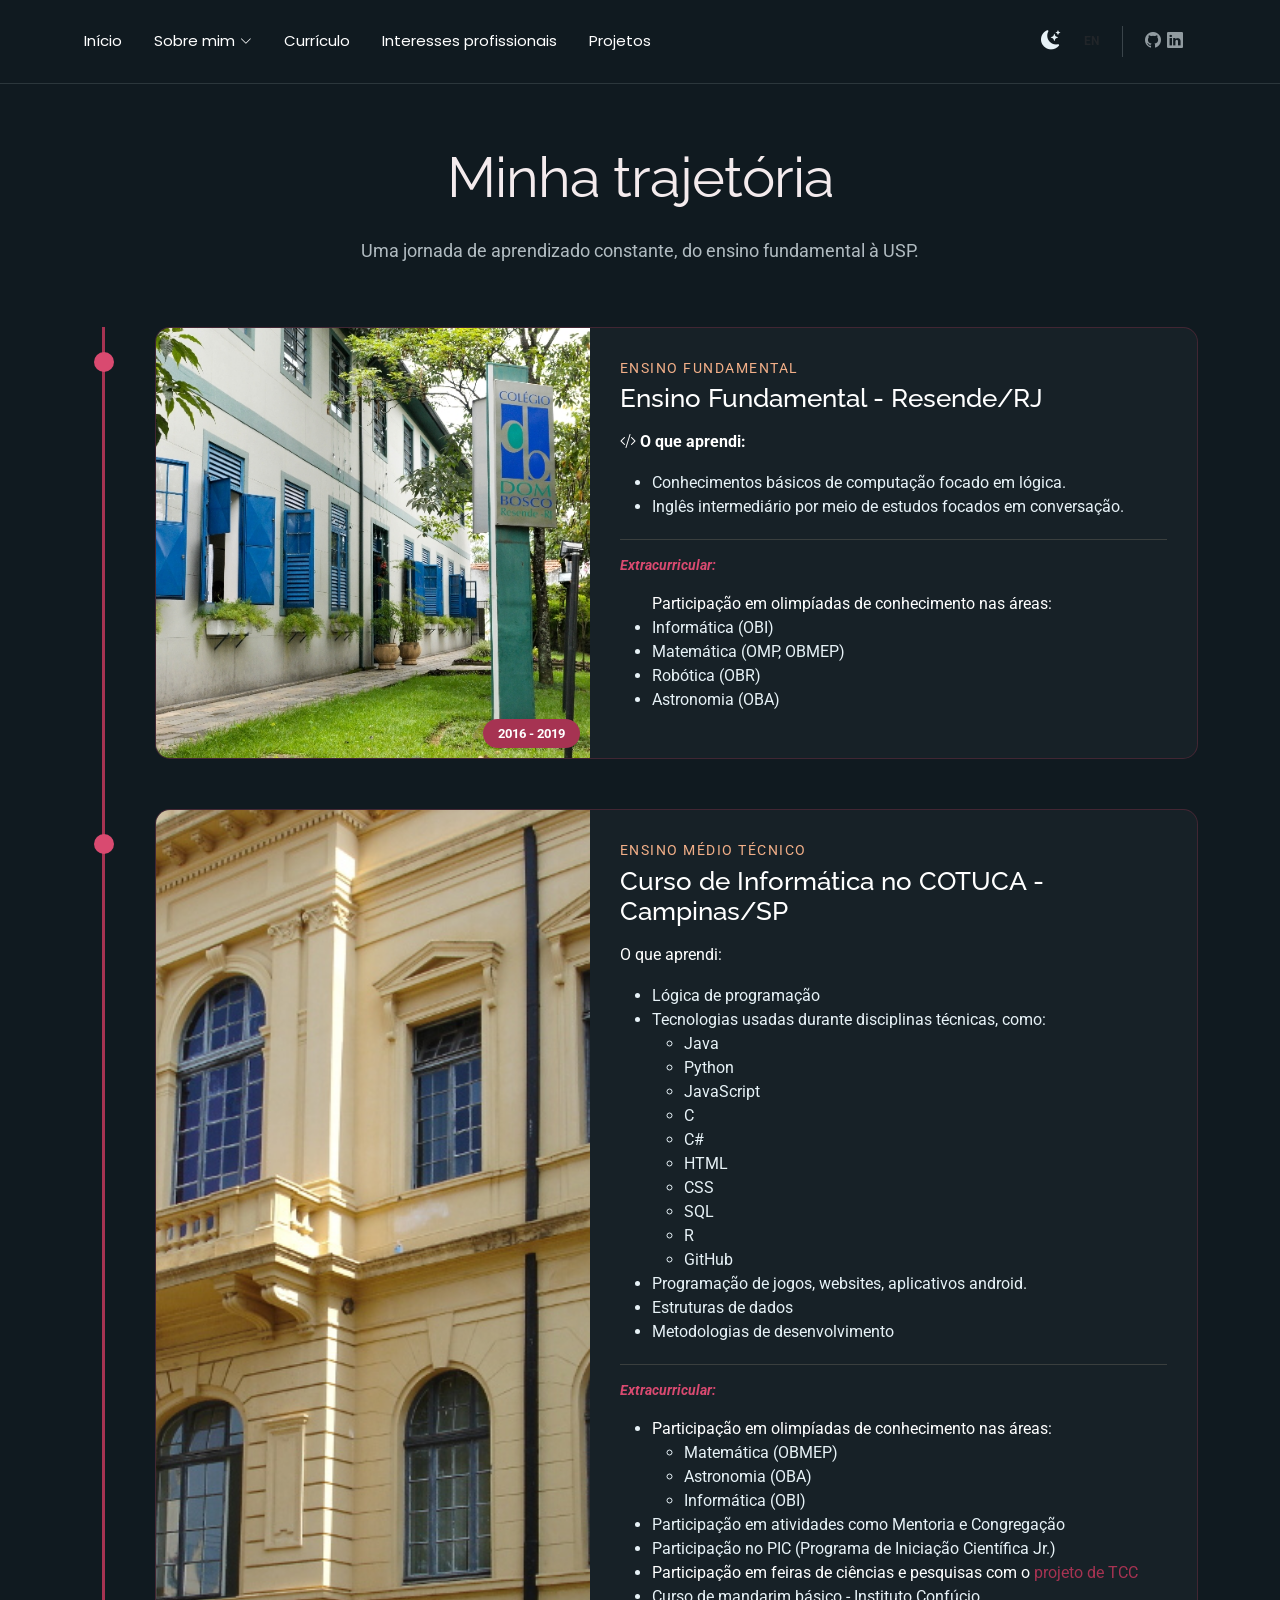
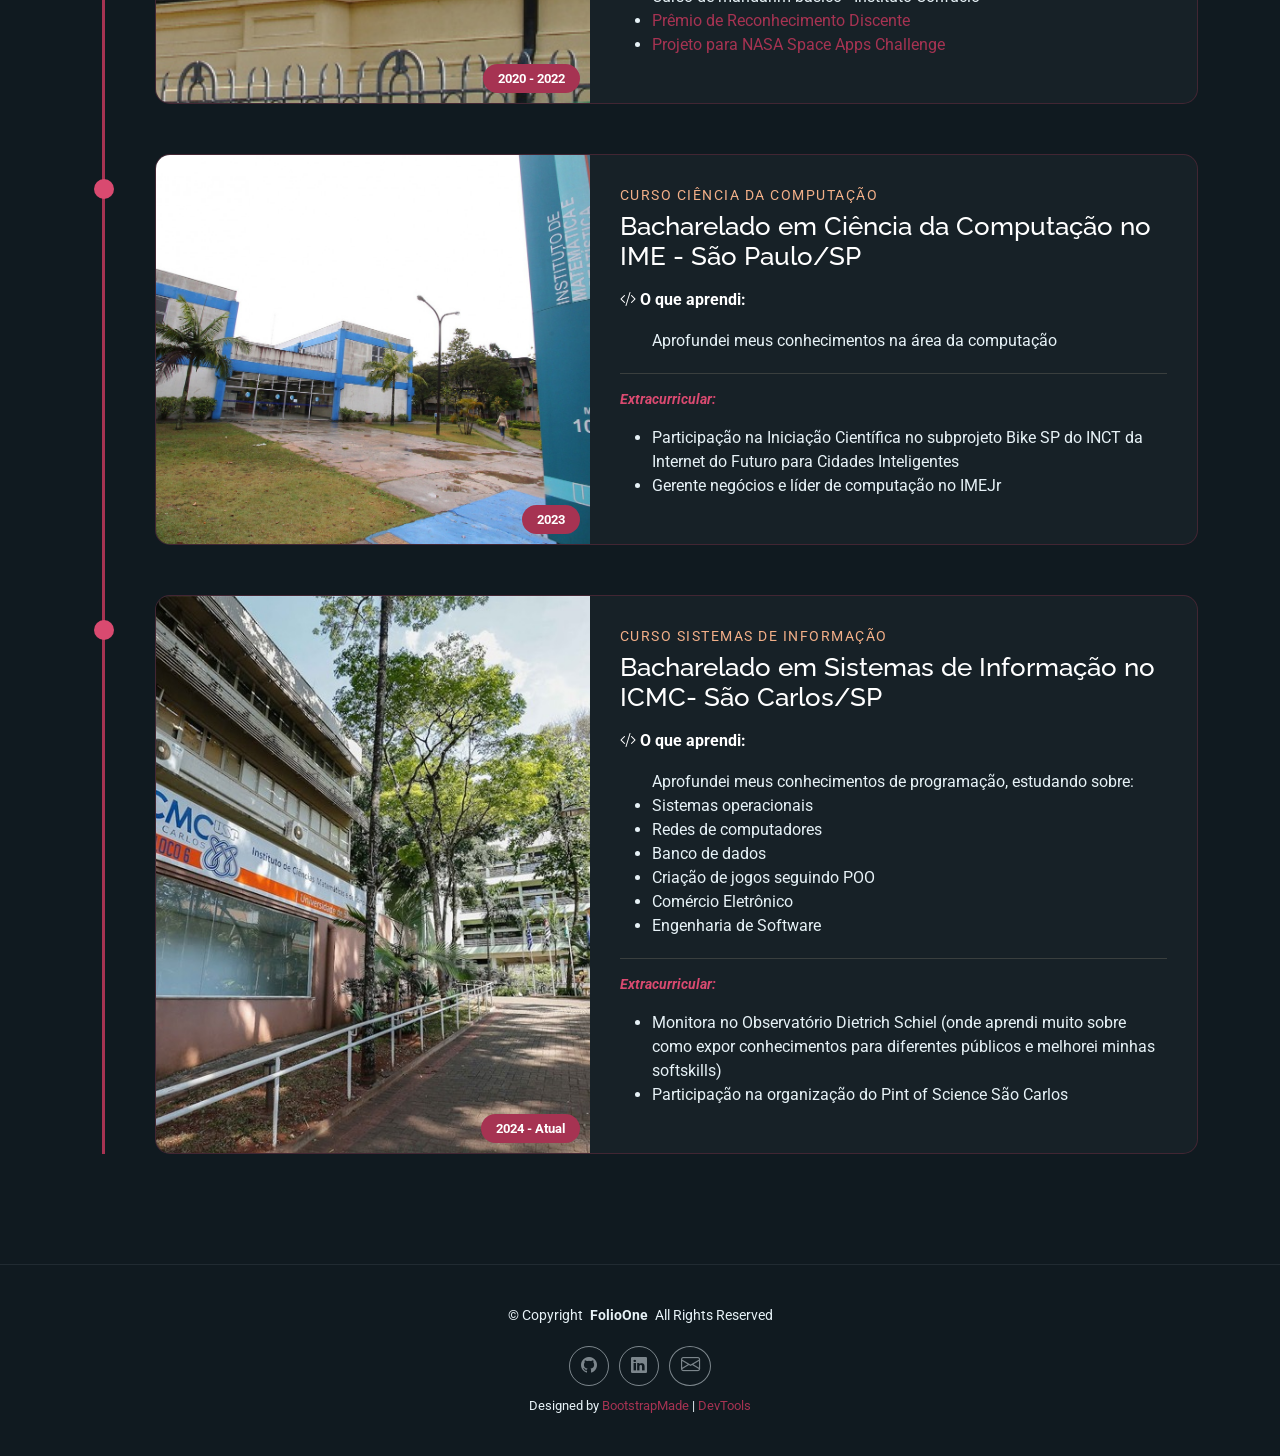
==== commit 69690388: "Corrigindo menu Mobile" ====
--- a/about-study.html
+++ b/about-study.html
@@ -39,11 +39,15 @@
             <nav id="navmenu" class="navmenu">
                 <ul>
                     <li><a href="index.html" data-pt="Início" data-en="Home">Início</a></li>
-                    <li class="dropdown"><a href="about.html" data-pt="Sobre mim" data-en="About me"><span>Sobre
-                                mim</span> <i class="bi bi-chevron-down toggle-dropdown"></i></a>
+                    <li class="dropdown">
+                        <a href="about.html">
+                            <span data-pt="Sobre mim" data-en="About me">Sobre mim </span>
+                            <i class="bi bi-chevron-down toggle-dropdown"></i>
+                        </a>
                         <ul>
                             <li><a href="about-study.html" class="active" data-pt="Trajetória de estudos"
-                                    data-en="Study trajectory">Trajetória de estudos</a></li>
+                                    data-en="Study trajectory">Trajetória de
+                                    estudos</a></li>
                             <li><a href="extracurricular.html" data-pt="Extracurricular e Certificados"
                                     data-en="Extracurricular and Certificates">Extracurricular e Certificações</a></li>
                         </ul>
--- a/assets/css/main.css
+++ b/assets/css/main.css
@@ -0,0 +1,2365 @@
+/* Fonts */
+:root {
+  --default-font: "Roboto", system-ui, -apple-system, "Segoe UI", Roboto, "Helvetica Neue", Arial, "Noto Sans", "Liberation Sans", sans-serif, "Apple Color Emoji", "Segoe UI Emoji", "Segoe UI Symbol", "Noto Color Emoji";
+  --heading-font: "Raleway", sans-serif;
+  --nav-font: "Poppins", sans-serif;
+  --nav-hover-color: #A63352;
+  --nav-dropdown-hover-color: #A63352;
+}
+
+/* MODO DARK (Seu padrão atual - coloque suas cores aqui) */
+:root,
+[data-bs-theme="dark"] {
+  --background-color: #101a20;
+  --default-color: #e7f2f7;
+  --heading-color: #f4ebed;
+  --accent-color: #A63352;
+  --surface-color: #1a252c;
+  /* Cor para o fundo dos cards */
+  --quote-color: #F2AF88;
+  --border-color: #1a252c;
+  --contrast-color: #ffffff;
+  --nav-color: #ffffff;
+  --nav-dropdown-color: #e7f2f7;
+  --nav-mobile-background-color: #213642;
+  --nav-dropdown-background-color: #051117;
+}
+
+/* MODO LIGHT (A versão clara que você vai criar) */
+[data-bs-theme="light"] {
+  --background-color: #feeaea;
+  /* Fundo clarinho */
+  --default-color: #212529;
+  /* Texto escuro */
+  --heading-color: #101a20;
+  /* Títulos bem escuros */
+  --accent-color: #A63352;
+  /* O rosa continua o mesmo! */
+  --surface-color: #fdf0f0;
+  /* Cards brancos */
+  --quote-color: #A63352;
+  --border-color: #A63352;
+  --contrast-color: #101a20;
+  --nav-color: #040000;
+  --nav-dropdown-color: #000000;
+  --nav-mobile-background-color: #fdf0f0;
+  --nav-dropdown-background-color: #feeaea;
+}
+
+
+/* Smooth scroll */
+:root {
+  scroll-behavior: smooth;
+}
+
+/*--------------------------------------------------------------
+# General Styling & Shared Classes
+--------------------------------------------------------------*/
+body {
+  color: var(--default-color);
+  background-color: var(--background-color);
+  font-family: var(--default-font);
+  transition: background-color 0.3s ease, color 0.3s ease;
+}
+
+a {
+  color: var(--accent-color);
+  text-decoration: none;
+  transition: 0.3s;
+}
+
+a:hover {
+  color: color-mix(in srgb, var(--accent-color), transparent 25%);
+  text-decoration: none;
+}
+
+h1,
+h2,
+h3,
+h4,
+h5,
+h6 {
+  color: var(--heading-color);
+  font-family: var(--heading-font);
+}
+
+/* PHP Email Form Messages
+------------------------------*/
+.php-email-form .error-message {
+  display: none;
+  background: #df1529;
+  color: #ffffff;
+  text-align: left;
+  padding: 15px;
+  margin-bottom: 24px;
+  font-weight: 600;
+}
+
+.php-email-form .sent-message {
+  display: none;
+  color: #ffffff;
+  background: #059652;
+  text-align: center;
+  padding: 15px;
+  margin-bottom: 24px;
+  font-weight: 600;
+}
+
+.php-email-form .loading {
+  display: none;
+  background: var(--surface-color);
+  text-align: center;
+  padding: 15px;
+  margin-bottom: 24px;
+}
+
+.php-email-form .loading:before {
+  content: "";
+  display: inline-block;
+  border-radius: 50%;
+  width: 24px;
+  height: 24px;
+  margin: 0 10px -6px 0;
+  border: 3px solid var(--accent-color);
+  border-top-color: var(--surface-color);
+  animation: php-email-form-loading 1s linear infinite;
+}
+
+@keyframes php-email-form-loading {
+  0% {
+    transform: rotate(0deg);
+  }
+
+  100% {
+    transform: rotate(360deg);
+  }
+}
+
+/*--------------------------------------------------------------
+# Global Header
+--------------------------------------------------------------*/
+.header {
+  color: var(--default-color);
+  background-color: var(--background-color);
+  padding: 15px 0;
+  transition: all 0.5s;
+  position: sticky;
+  top: 0;
+  z-index: 999;
+  border-bottom: 1px solid color-mix(in srgb, var(--default-color), transparent 87%);
+}
+
+.header-controls {
+  border-color: color-mix(in srgb, var(--default-color), transparent 80%) !important;
+}
+
+.header .logo {
+  line-height: 1;
+}
+
+.header .logo img {
+  max-height: 36px;
+  margin-right: 8px;
+}
+
+.header .logo h1 {
+  font-size: 32px;
+  margin: 0;
+  font-weight: 400;
+  color: var(--heading-color);
+}
+
+.header .header-social-links {
+  padding-right: 15px;
+}
+
+.header .header-social-links a {
+  color: color-mix(in srgb, var(--default-color), transparent 40%);
+  padding-left: 6px;
+  display: inline-block;
+  transition: 0.3s;
+  font-size: 16px;
+}
+
+.header .header-social-links a:hover {
+  color: var(--default-color);
+}
+
+.header .header-social-links a i {
+  line-height: 0px;
+}
+
+@media (max-width: 1200px) {
+  .header .logo {
+    order: 1;
+  }
+
+  .header .header-social-links {
+    order: 2;
+  }
+
+  .header .navmenu {
+    order: 3;
+  }
+}
+
+
+/*--------------------------------------------------------------
+# Navigation Menu
+--------------------------------------------------------------*/
+/* Desktop Navigation */
+@media (min-width: 1200px) {
+  .navmenu {
+    padding: 0;
+  }
+
+  .navmenu ul {
+    margin: 0;
+    padding: 0;
+    display: flex;
+    list-style: none;
+    align-items: center;
+  }
+
+  .navmenu li {
+    position: relative;
+  }
+
+  .navmenu>ul>li {
+    white-space: nowrap;
+    padding: 15px 28px 15px 0;
+  }
+
+  .navmenu>ul>li:last-child {
+    padding-right: 0;
+  }
+
+  .navmenu a,
+  .navmenu a:focus {
+    color: var(--nav-color);
+    font-size: 15px;
+    padding: 0 2px;
+    font-family: var(--nav-font);
+    font-weight: 400;
+    display: flex;
+    align-items: center;
+    justify-content: space-between;
+    white-space: nowrap;
+    transition: 0.3s;
+    position: relative;
+  }
+
+  .navmenu a i,
+  .navmenu a:focus i {
+    font-size: 12px;
+    line-height: 0;
+    margin-left: 5px;
+    transition: 0.3s;
+  }
+
+  .navmenu>ul>li>a:before {
+    content: "";
+    position: absolute;
+    height: 2px;
+    bottom: -6px;
+    left: 0;
+    background-color: var(--nav-hover-color);
+    visibility: hidden;
+    width: 0px;
+    transition: all 0.3s ease-in-out 0s;
+  }
+
+  .navmenu a:hover:before,
+  .navmenu li:hover>a:before,
+  .navmenu .active:before {
+    visibility: visible;
+    width: 25px;
+  }
+
+  .navmenu li:hover>a,
+  .navmenu .active,
+  .navmenu .active:focus {
+    color: var(--nav-hover-color);
+  }
+
+  .navmenu .dropdown ul {
+    margin: 0;
+    padding: 10px 0;
+    background: var(--nav-dropdown-background-color);
+    display: block;
+    position: absolute;
+    visibility: hidden;
+    left: -5px;
+    top: 130%;
+    opacity: 0;
+    transition: 0.3s;
+    border-radius: 4px;
+    z-index: 99;
+    box-shadow: 0px 0px 30px rgba(0, 0, 0, 0.1);
+  }
+
+  .navmenu .dropdown ul li {
+    min-width: 200px;
+  }
+
+  .navmenu .dropdown ul a {
+    padding: 10px 20px;
+    font-size: 15px;
+    text-transform: none;
+    color: var(--nav-dropdown-color);
+  }
+
+  .navmenu .dropdown ul a i {
+    font-size: 12px;
+  }
+
+  .navmenu .dropdown ul a:hover,
+  .navmenu .dropdown ul .active:hover,
+  .navmenu .dropdown ul li:hover>a {
+    color: var(--nav-dropdown-hover-color);
+  }
+
+  .navmenu .dropdown:hover>ul {
+    opacity: 1;
+    top: 100%;
+    visibility: visible;
+  }
+
+  .navmenu .dropdown .dropdown ul {
+    top: 0;
+    left: -90%;
+    visibility: hidden;
+  }
+
+  .navmenu .dropdown .dropdown:hover>ul {
+    opacity: 1;
+    top: 0;
+    left: -100%;
+    visibility: visible;
+  }
+}
+
+/* Mobile Navigation */
+@media (max-width: 1199px) {
+  .mobile-nav-toggle {
+    color: var(--nav-color);
+    font-size: 28px;
+    line-height: 0;
+    margin-right: 10px;
+    cursor: pointer;
+    transition: color 0.3s;
+  }
+
+  .navmenu {
+    padding: 0;
+    z-index: 9997;
+  }
+
+  .navmenu ul {
+    display: none;
+    list-style: none;
+    position: absolute;
+    inset: 60px 20px 20px 20px;
+    padding: 10px 0;
+    margin: 0;
+    border-radius: 6px;
+    background-color: var(--nav-mobile-background-color);
+    border: 1px solid color-mix(in srgb, var(--default-color), transparent 90%);
+    box-shadow: none;
+    overflow-y: auto;
+    transition: 0.3s;
+    z-index: 9998;
+  }
+
+  .navmenu a,
+  .navmenu a:focus {
+    color: var(--nav-dropdown-color);
+    padding: 10px 20px;
+    font-family: var(--nav-font);
+    font-size: 17px;
+    font-weight: 500;
+    display: flex;
+    align-items: center;
+    justify-content: space-between;
+    white-space: nowrap;
+    transition: 0.3s;
+  }
+
+  .navmenu a i,
+  .navmenu a:focus i {
+    font-size: 12px;
+    line-height: 0;
+    margin-left: 5px;
+    width: 30px;
+    height: 30px;
+    display: flex;
+    align-items: center;
+    justify-content: center;
+    border-radius: 50%;
+    transition: 0.3s;
+    background-color: color-mix(in srgb, var(--accent-color), transparent 90%);
+  }
+
+  .navmenu a i:hover,
+  .navmenu a:focus i:hover {
+    background-color: var(--accent-color);
+    color: var(--contrast-color);
+  }
+
+  .navmenu a:hover,
+  .navmenu .active,
+  .navmenu .active:focus {
+    color: var(--nav-dropdown-hover-color);
+  }
+
+  .navmenu .active i,
+  .navmenu .active:focus i {
+    background-color: var(--accent-color);
+    color: var(--contrast-color);
+  }
+
+  .navmenu .dropdown:has(ul.dropdown-active)>a i {
+    transform: rotate(180deg);
+    transition: 0.3s;
+  }
+
+  .navmenu .dropdown ul {
+    position: static;
+    display: none;
+    z-index: 99;
+    padding: 10px 0;
+    margin: 10px 20px;
+    background-color: var(--nav-dropdown-background-color);
+    transition: all 0.5s ease-in-out;
+  }
+
+  .navmenu .dropdown ul ul {
+    background-color: rgba(33, 37, 41, 0.1);
+  }
+
+  .navmenu .dropdown>.dropdown-active {
+    display: block;
+    background-color: rgba(33, 37, 41, 0.03);
+  }
+
+  .mobile-nav-active {
+    overflow: hidden;
+  }
+
+  .mobile-nav-active .mobile-nav-toggle {
+    color: #fff;
+    position: absolute;
+    font-size: 32px;
+    top: 15px;
+    right: 15px;
+    margin-right: 0;
+    z-index: 9999;
+  }
+
+  .mobile-nav-active .navmenu {
+    position: fixed;
+    overflow: hidden;
+    inset: 0;
+    background: rgba(33, 37, 41, 0.8);
+    transition: 0.3s;
+  }
+
+  .mobile-nav-active .navmenu>ul {
+    display: block;
+  }
+}
+
+/*--------------------------------------------------------------
+# Global Footer
+--------------------------------------------------------------*/
+.footer {
+  color: var(--default-color);
+  background-color: var(--background-color);
+  font-size: 14px;
+  padding: 40px 0;
+  position: relative;
+  border-top: 1px solid color-mix(in srgb, var(--default-color), transparent 92%);
+}
+
+.footer .copyright p {
+  margin-bottom: 0;
+}
+
+.footer .social-links {
+  margin-top: 20px;
+}
+
+.footer .social-links a {
+  display: flex;
+  align-items: center;
+  justify-content: center;
+  width: 40px;
+  height: 40px;
+  border-radius: 50%;
+  border: 1px solid color-mix(in srgb, var(--default-color), transparent 50%);
+  font-size: 16px;
+  color: color-mix(in srgb, var(--default-color), transparent 50%);
+  margin: 0 5px;
+  transition: 0.3s;
+}
+
+.footer .social-links a:hover {
+  color: var(--accent-color);
+  border-color: var(--accent-color);
+}
+
+.footer .credits {
+  margin-top: 10px;
+  font-size: 13px;
+  text-align: center;
+}
+
+/*--------------------------------------------------------------
+# Preloader
+--------------------------------------------------------------*/
+#preloader {
+  position: fixed;
+  inset: 0;
+  z-index: 9999;
+  overflow: hidden;
+  background-color: var(--background-color);
+  transition: all 0.6s ease-out;
+  width: 100%;
+  height: 100vh;
+}
+
+#preloader:before,
+#preloader:after {
+  content: "";
+  position: absolute;
+  border: 4px solid var(--accent-color);
+  border-radius: 50%;
+  animation: animate-preloader 2s cubic-bezier(0, 0.2, 0.8, 1) infinite;
+}
+
+#preloader:after {
+  animation-delay: -0.5s;
+}
+
+@keyframes animate-preloader {
+  0% {
+    width: 10px;
+    height: 10px;
+    top: calc(50% - 5px);
+    left: calc(50% - 5px);
+    opacity: 1;
+  }
+
+  100% {
+    width: 72px;
+    height: 72px;
+    top: calc(50% - 36px);
+    left: calc(50% - 36px);
+    opacity: 0;
+  }
+}
+
+/*--------------------------------------------------------------
+# Scroll Top Button
+--------------------------------------------------------------*/
+.scroll-top {
+  position: fixed;
+  visibility: hidden;
+  opacity: 0;
+  right: 15px;
+  bottom: -15px;
+  z-index: 99999;
+  background-color: var(--accent-color);
+  width: 44px;
+  height: 44px;
+  border-radius: 50px;
+  transition: all 0.4s;
+}
+
+.scroll-top i {
+  font-size: 24px;
+  color: var(--contrast-color);
+  line-height: 0;
+}
+
+.scroll-top:hover {
+  background-color: color-mix(in srgb, var(--accent-color), transparent 20%);
+  color: var(--contrast-color);
+}
+
+.scroll-top.active {
+  visibility: visible;
+  opacity: 1;
+  bottom: 15px;
+}
+
+/*--------------------------------------------------------------
+# Disable aos animation delay on mobile devices
+--------------------------------------------------------------*/
+@media screen and (max-width: 768px) {
+  [data-aos-delay] {
+    transition-delay: 0 !important;
+  }
+}
+
+/*--------------------------------------------------------------
+# Global Page Titles & Breadcrumbs
+--------------------------------------------------------------*/
+.page-title {
+  color: var(--default-color);
+  background-color: var(--background-color);
+  position: relative;
+}
+
+.page-title .heading {
+  padding: 80px 0;
+  border-top: 1px solid color-mix(in srgb, var(--default-color), transparent 90%);
+}
+
+.page-title .heading h1 {
+  font-size: 38px;
+  font-weight: 700;
+}
+
+.page-title nav {
+  background-color: color-mix(in srgb, var(--default-color), transparent 96%);
+  padding: 20px 0;
+}
+
+.page-title nav ol {
+  display: flex;
+  flex-wrap: wrap;
+  list-style: none;
+  padding: 0;
+  margin: 0;
+  font-size: 16px;
+  font-weight: 400;
+}
+
+.page-title nav ol li+li {
+  padding-left: 10px;
+}
+
+.page-title nav ol li+li::before {
+  content: "/";
+  display: inline-block;
+  padding-right: 10px;
+  color: color-mix(in srgb, var(--default-color), transparent 70%);
+}
+
+/*--------------------------------------------------------------
+# Global Sections
+--------------------------------------------------------------*/
+section,
+.section {
+  color: var(--default-color);
+  background-color: var(--background-color);
+  padding: 60px 0;
+  scroll-margin-top: 100px;
+  overflow: clip;
+}
+
+@media (max-width: 1199px) {
+
+  section,
+  .section {
+    scroll-margin-top: 66px;
+  }
+}
+
+/*--------------------------------------------------------------
+# Global Section Titles
+--------------------------------------------------------------*/
+.section-title {
+  text-align: center;
+  padding-bottom: 60px;
+  position: relative;
+}
+
+.section-title h2 {
+  font-size: 3.5rem;
+  font-weight: 400;
+  line-height: 1.2;
+  color: var(--heading-color);
+  margin-bottom: 1.5rem;
+  letter-spacing: -1px;
+}
+
+@media (max-width: 768px) {
+  .section-title h2 {
+    font-size: 2.5rem;
+  }
+}
+
+.section-title p {
+  font-size: 1.125rem;
+  line-height: 1.8;
+  color: color-mix(in srgb, var(--default-color), transparent 25%);
+  max-width: 900px;
+  margin: 0 auto;
+  text-wrap: balance;
+}
+
+/*--------------------------------------------------------------
+# Hero Section
+--------------------------------------------------------------*/
+.hero {
+  margin-top: 0;
+  padding: 80px 0;
+  min-height: 100vh;
+  display: flex;
+  align-items: center;
+}
+
+.hero .hero-content h1 {
+  font-size: 3.5rem;
+  font-weight: 700;
+  margin-bottom: 1rem;
+  line-height: 1.2;
+}
+
+.hero .hero-content h1 .highlight {
+  color: var(--accent-color);
+  position: relative;
+}
+
+.hero .hero-content h1 .highlight::after {
+  content: "";
+  position: absolute;
+  bottom: 0;
+  left: 0;
+  width: 100%;
+  height: 3px;
+  background: linear-gradient(90deg, var(--accent-color), color-mix(in srgb, var(--accent-color), transparent 50%));
+  border-radius: 2px;
+}
+
+@media (max-width: 768px) {
+  .hero .hero-content h1 {
+    font-size: 2.5rem;
+  }
+}
+
+.hero .hero-content h2 {
+  font-size: 1.5rem;
+  font-weight: 400;
+  margin-bottom: 2rem;
+  color: color-mix(in srgb, var(--default-color), transparent 20%);
+}
+
+.hero .hero-content h2 .typed {
+  color: var(--accent-color);
+  font-weight: 600;
+}
+
+@media (max-width: 768px) {
+  .hero .hero-content h2 {
+    font-size: 1.25rem;
+  }
+}
+
+.hero .hero-content p {
+  font-size: 1.1rem;
+  line-height: 1.6;
+  margin-bottom: 2.5rem;
+  color: color-mix(in srgb, var(--default-color), transparent 30%);
+}
+
+.hero .hero-actions {
+  display: flex;
+  gap: 1rem;
+  margin-bottom: 3rem;
+}
+
+.hero .hero-actions .btn {
+  padding: 12px 30px;
+  border-radius: 50px;
+  font-weight: 600;
+  text-decoration: none;
+  transition: all 0.3s ease;
+  border: 2px solid;
+}
+
+.hero .hero-actions .btn.btn-primary {
+  background: var(--accent-color);
+  color: var(--contrast-color);
+  border-color: var(--accent-color);
+}
+
+.hero .hero-actions .btn.btn-primary:hover {
+  background: color-mix(in srgb, var(--accent-color), black 15%);
+  border-color: color-mix(in srgb, var(--accent-color), black 15%);
+  transform: translateY(-2px);
+}
+
+.hero .hero-actions .btn.btn-outline {
+  background: transparent;
+  color: var(--accent-color);
+  border-color: var(--accent-color);
+}
+
+.hero .hero-actions .btn.btn-outline:hover {
+  transform: translateY(-2px);
+}
+
+@media (max-width: 576px) {
+  .hero .hero-actions {
+    flex-direction: column;
+  }
+
+  .hero .hero-actions .btn {
+    text-align: center;
+  }
+}
+
+.hero .social-links {
+  display: flex;
+  gap: 1rem;
+}
+
+.hero .social-links a {
+  width: 45px;
+  height: 45px;
+  background: var(--surface-color);
+  border-radius: 50%;
+  display: flex;
+  align-items: center;
+  justify-content: center;
+  color: var(--default-color);
+  font-size: 1.2rem;
+  transition: all 0.3s ease;
+}
+
+.hero .social-links a:hover {
+  background: var(--accent-color);
+  color: var(--contrast-color);
+  transform: translateY(-3px);
+  box-shadow: 0 8px 25px color-mix(in srgb, var(--accent-color), transparent 70%);
+}
+
+.hero .hero-image {
+  position: relative;
+}
+
+.hero .hero-image .image-wrapper {
+  position: relative;
+  max-width: 450px;
+  margin: 0 auto;
+}
+
+.hero .hero-image .image-wrapper img {
+  border-radius: 20px;
+  box-shadow: 0 5px 15px color-mix(in srgb, var(--default-color), transparent 95%);
+  transition: transform 0.3s ease;
+}
+
+.hero .hero-image .image-wrapper img:hover {
+  transform: scale(1.02);
+}
+
+.hero .hero-image .floating-elements {
+  position: absolute;
+  top: 0;
+  left: 0;
+  right: 0;
+  bottom: 0;
+  pointer-events: none;
+}
+
+.hero .hero-image .floating-elements .floating-card {
+  position: absolute;
+  background: var(--surface-color);
+  padding: 15px 20px;
+  border-radius: 15px;
+  box-shadow: 0 10px 30px color-mix(in srgb, var(--default-color), transparent 90%);
+  display: flex;
+  align-items: center;
+  gap: 10px;
+  font-weight: 600;
+  animation: float 3s ease-in-out infinite;
+}
+
+.hero .hero-image .floating-elements .floating-card i {
+  font-size: 1.5rem;
+  color: var(--accent-color);
+}
+
+.hero .hero-image .floating-elements .floating-card.design {
+  top: 10%;
+  right: -10%;
+  animation-delay: 0s;
+}
+
+.hero .hero-image .floating-elements .floating-card.code {
+  bottom: 30%;
+  left: -15%;
+  animation-delay: 1s;
+}
+
+.hero .hero-image .floating-elements .floating-card.creativity {
+  top: 60%;
+  right: -5%;
+  animation-delay: 2s;
+}
+
+@media (max-width: 992px) {
+  .hero .hero-image .floating-elements .floating-card {
+    display: none;
+  }
+}
+
+@keyframes float {
+
+  0%,
+  100% {
+    transform: translateY(0px);
+  }
+
+  50% {
+    transform: translateY(-10px);
+  }
+}
+
+@media (max-width: 992px) {
+  .hero .hero-content {
+    text-align: center;
+    margin-bottom: 3rem;
+  }
+}
+
+/*--------------------------------------------------------------
+# About Section
+--------------------------------------------------------------*/
+
+/* --- Ajuste Específico para o Carrossel da Página Sobre --- */
+
+/* 1. Garante que o slide ocupe a largura total da coluna */
+.about-images-slider .swiper-slide {
+  width: 100%;
+  display: flex;
+  justify-content: center;
+}
+
+/* 2. Padroniza a imagem: altura fixa, sem distorção e com corte inteligente */
+.about-images-slider .swiper-slide img {
+  width: 100%;
+  height: 550px;
+  /* Altura fixa para todas as fotos */
+  object-fit: cover;
+  /* Corta as sobras sem esticar a imagem */
+  object-position: center;
+  /* Mantém o centro da foto visível */
+  border-radius: 20px;
+  /* Mantém a estética arredondada */
+  display: block;
+}
+
+/* 3. Ajuste para dispositivos móveis (telas pequenas) */
+@media (max-width: 991px) {
+  .about-images-slider .swiper-slide img {
+    height: 400px;
+    /* Reduz a altura no celular para não ficar desproporcional */
+  }
+}
+
+/* --- Customização do Swiper (Sobre Mim) --- */
+
+/* Cor das Setas de Navegação */
+.about-images-slider .swiper-button-prev,
+.about-images-slider .swiper-button-next {
+  color: #A63352 !important;
+  /* Seu Vinho */
+  background: rgba(255, 255, 255, 0.1);
+  width: 45px;
+  height: 45px;
+  border-radius: 50%;
+  backdrop-filter: blur(5px);
+  transition: all 0.3s ease;
+}
+
+.about-images-slider .swiper-button-prev:after,
+.about-images-slider .swiper-button-next:after {
+  font-size: 20px;
+}
+
+.about-images-slider .swiper-button-prev:hover,
+.about-images-slider .swiper-button-next:hover {
+  background: rgba(166, 51, 82, 0.2);
+  color: #D94A70 !important;
+  /* Rosa mais claro no hover */
+}
+
+/* Cor das Bolinhas da Paginação (Bullets) */
+.about-images-slider .swiper-pagination-bullet {
+  background: #8c8474 !important;
+  /* Cor neutra/bege do seu site */
+  opacity: 0.5;
+  width: 10px;
+  height: 10px;
+}
+
+/* Bolinha Ativa */
+.about-images-slider .swiper-pagination-bullet-active {
+  background: #A63352 !important;
+  /* Seu Vinho */
+  opacity: 1;
+  width: 25px;
+  /* Deixa a bolinha ativa levemente alongada (estilo moderno) */
+  border-radius: 5px;
+}
+
+/* --- Bento Grid Interesses --- */
+.bento-item {
+  position: relative;
+  background: rgba(255, 255, 255, 0.03);
+  border: 1px solid var(--border-color);
+  border-radius: 24px;
+  padding: 40px 30px;
+  height: 100%;
+  overflow: hidden;
+  transition: all 0.5s cubic-bezier(0.4, 0, 0.2, 1);
+}
+
+.bento-item:hover {
+  background: rgba(255, 255, 255, 0.05);
+  border-color: #A63352;
+  transform: translateY(-8px);
+}
+
+.card-header-bento {
+  display: flex;
+  align-items: center;
+  gap: 15px;
+  margin-bottom: 25px;
+}
+
+.card-header-bento i {
+  font-size: 2rem;
+  color: #A63352;
+  filter: drop-shadow(0 0 8px rgba(166, 51, 82, 0.4));
+}
+
+.card-header-bento h3 {
+  margin: 0;
+  font-size: 1.3rem;
+  font-weight: 600;
+  color: var(--accent-color);
+}
+
+/* --- Novas Pills (Tags) --- */
+.interest-tags-container {
+  display: flex;
+  flex-wrap: wrap;
+  gap: 10px;
+}
+
+.tag-pill {
+  background: rgba(255, 255, 255, 0.05);
+  border: 1px solid var(--border-color);
+  color: var(--contrast-color);
+  padding: 6px 16px;
+  border-radius: 100px;
+  font-size: 0.85rem;
+  transition: all 0.3s ease;
+}
+
+/* Cores sutis no hover para cada categoria */
+.tag-pill:hover {
+  background: rgba(166, 51, 82, 0.2);
+  border-color: #A63352;
+  color: var(--contrast-color);
+  transform: scale(1.05);
+}
+
+/* Glow de fundo do card */
+.bento-glow {
+  position: absolute;
+  top: 0;
+  left: 0;
+  width: 100%;
+  height: 100%;
+  background: radial-gradient(800px circle at var(--mouse-x, 50%) var(--mouse-y, 50%), rgba(166, 51, 82, 0.08), transparent 40%);
+  z-index: -1;
+  opacity: 0;
+  transition: opacity 0.5s;
+}
+
+.bento-item:hover .bento-glow {
+  opacity: 1;
+}
+
+/* --- Estilo da Frase Nerd Final --- */
+.philosophy-text {
+  font-size: 1.15rem;
+  line-height: 1.5;
+  color: var(--contrast-color);
+  margin-bottom: 40px;
+}
+
+.nerd-quote-box {
+  background: rgba(166, 51, 82, 0.05);
+  border-radius: 20px;
+  padding: 40px;
+  position: relative;
+  border: 1px solid rgba(166, 51, 82, 0.1);
+}
+
+.quote-icon {
+  position: absolute;
+  top: -20px;
+  left: 50%;
+  transform: translateX(-50%);
+  background: var(--background-color);
+  width: 40px;
+  height: 40px;
+  border-radius: 50%;
+  display: flex;
+  align-items: center;
+  justify-content: center;
+  color: #A63352;
+  border: 1px solid #A63352;
+}
+
+.nerd-quote-box q {
+  font-family: var(--heading-font);
+  font-size: 1.8rem;
+  color: var(--quote-color);
+  font-style: italic;
+  margin: 0;
+}
+
+.nerd-quote-box span {
+  display: block;
+  margin-top: 15px;
+  text-transform: uppercase;
+  letter-spacing: 3px;
+  font-size: 0.8rem;
+  color: #8c8474;
+}
+
+
+
+.about .intro-content .eyebrow {
+  display: inline-block;
+  letter-spacing: 0.12em;
+  text-transform: uppercase;
+  font-size: 12px;
+  color: color-mix(in srgb, var(--default-color), transparent 40%);
+  margin-bottom: 16px;
+}
+
+.about .intro-content .headline {
+  font-family: var(--heading-font);
+  font-weight: 300;
+  line-height: 1.2;
+  font-size: clamp(28px, 4vw, 44px);
+  margin: 0 0 24px 0;
+}
+
+.about .intro-content .lead {
+  font-size: 18px;
+  line-height: 1.8;
+  color: color-mix(in srgb, var(--default-color), transparent 10%);
+  margin-bottom: 24px;
+}
+
+.about .intro-content p {
+  line-height: 1.8;
+  margin-bottom: 24px;
+  color: color-mix(in srgb, var(--default-color), transparent 5%);
+}
+
+.about .intro-content .cta-group {
+  display: flex;
+  gap: 24px;
+  align-items: center;
+  margin-top: 24px;
+}
+
+.about .intro-content .cta-group .btn-ghost {
+  display: inline-flex;
+  align-items: center;
+  gap: 8px;
+  padding: 12px 18px;
+  border-radius: 6px;
+  color: var(--accent-color);
+  background: color-mix(in srgb, var(--accent-color), transparent 92%);
+  border: 1px solid color-mix(in srgb, var(--accent-color), transparent 70%);
+  transition: 0.3s ease-in-out;
+}
+
+.about .intro-content .cta-group .btn-ghost:hover,
+.about .intro-content .cta-group .btn-ghost:focus {
+  color: var(--contrast-color);
+  background: var(--accent-color);
+  border-color: var(--accent-color);
+  outline: none;
+  box-shadow: 0 0 0 3px color-mix(in srgb, var(--accent-color), transparent 70%);
+}
+
+.about .intro-content .cta-group .link-underline {
+  display: inline-flex;
+  align-items: center;
+  gap: 8px;
+  position: relative;
+  color: var(--accent-color);
+  padding-bottom: 4px;
+  transition: 0.3s ease-in-out;
+}
+
+.about .intro-content .cta-group .link-underline::after {
+  content: "";
+  position: absolute;
+  left: 0;
+  right: 0;
+  bottom: 0;
+  height: 1px;
+  background: color-mix(in srgb, var(--accent-color), transparent 40%);
+  transform: scaleX(0.4);
+  transform-origin: left;
+  transition: 0.3s ease-in-out;
+}
+
+.about .intro-content .cta-group .link-underline:hover,
+.about .intro-content .cta-group .link-underline:focus {
+  color: color-mix(in srgb, var(--accent-color), transparent 10%);
+  outline: none;
+}
+
+.about .intro-content .cta-group .link-underline:hover::after,
+.about .intro-content .cta-group .link-underline:focus::after {
+  transform: scaleX(1);
+}
+
+.about .profile-figure {
+  margin: 0;
+}
+
+.about .profile-figure .profile-photo {
+  width: 88%;
+  max-width: 440px;
+  border-radius: 18px;
+  box-shadow: 0 10px 30px color-mix(in srgb, var(--default-color), transparent 92%);
+  transform: translateY(0);
+  transition: transform 0.3s ease-in-out;
+}
+
+.about .profile-figure .profile-caption {
+  margin-top: 24px;
+  display: flex;
+  align-items: center;
+  justify-content: center;
+}
+
+.about .profile-figure .profile-caption .meta {
+  font-size: 14px;
+  color: color-mix(in srgb, var(--default-color), transparent 20%);
+}
+
+.about .profile-figure .profile-caption .meta .funfact {
+  font-size: 13px;
+  margin-top: 4px;
+  color: color-mix(in srgb, var(--default-color), transparent 35%);
+}
+
+.about .profile-figure:hover .profile-photo {
+  transform: translateY(-4px);
+}
+
+.about .skill-item {
+  padding: 24px;
+  border-radius: 6px;
+  transition: 0.3s ease-in-out;
+  background: color-mix(in srgb, var(--surface-color), var(--accent-color) 2%);
+  border: 1px solid color-mix(in srgb, var(--default-color), transparent 88%);
+  height: 100%;
+}
+
+.about .skill-item i {
+  font-size: 24px;
+  color: var(--accent-color);
+  margin-bottom: 16px;
+  display: inline-block;
+}
+
+.about .skill-item h3 {
+  font-size: 16px;
+  margin-bottom: 6px;
+  font-weight: 500;
+}
+
+.about .skill-item p {
+  margin: 0;
+  font-size: 14px;
+  color: color-mix(in srgb, var(--default-color), transparent 25%);
+}
+
+.about .skill-item:hover {
+  transform: translateY(-3px);
+  border-color: color-mix(in srgb, var(--accent-color), transparent 60%);
+  box-shadow: 0 10px 30px color-mix(in srgb, var(--default-color), transparent 92%);
+}
+
+.about .timeline-item {
+  position: relative;
+  padding-left: 26px;
+}
+
+.about .timeline-item time {
+  display: inline-block;
+  font-size: 12px;
+  letter-spacing: 0.08em;
+  text-transform: uppercase;
+  color: color-mix(in srgb, var(--default-color), transparent 45%);
+  margin-bottom: 6px;
+}
+
+.about .timeline-item h4 {
+  font-size: 18px;
+  font-weight: 400;
+  margin: 0 0 6px;
+}
+
+.about .timeline-item p {
+  font-size: 14px;
+  color: color-mix(in srgb, var(--default-color), transparent 25%);
+  margin: 0;
+}
+
+.about .timeline-item .dot {
+  position: absolute;
+  left: 0;
+  top: 4px;
+  width: 10px;
+  height: 10px;
+  border-radius: 50%;
+  background: var(--accent-color);
+  box-shadow: 0 0 0 6px color-mix(in srgb, var(--accent-color), transparent 80%);
+}
+
+.about .personal-quote {
+  padding: 24px 0;
+}
+
+.about .personal-quote p {
+  font-family: var(--heading-font);
+  font-weight: 300;
+  font-size: clamp(20px, 3vw, 28px);
+  line-height: 1.5;
+  color: color-mix(in srgb, var(--default-color), transparent 5%);
+  margin: 0 auto;
+  max-width: 800px;
+}
+
+.about .fact-pill {
+  display: flex;
+  align-items: center;
+  justify-content: center;
+  gap: 10px;
+  padding: 10px 14px;
+  border-radius: 999px;
+  border: 1px solid color-mix(in srgb, var(--default-color), transparent 85%);
+  background: var(--surface-color);
+  color: color-mix(in srgb, var(--default-color), transparent 10%);
+  transition: 0.3s ease-in-out;
+}
+
+.about .fact-pill i {
+  color: var(--accent-color);
+}
+
+.about .fact-pill span {
+  font-size: 14px;
+}
+
+.about .fact-pill:hover {
+  transform: translateY(-2px);
+  border-color: color-mix(in srgb, var(--accent-color), transparent 60%);
+  box-shadow: 0 10px 30px color-mix(in srgb, var(--default-color), transparent 92%);
+}
+
+.about .fact-pill:focus-within {
+  box-shadow: 0 0 0 3px color-mix(in srgb, var(--accent-color), transparent 70%);
+}
+
+@media (max-width: 992px) {
+  .about .profile-figure {
+    text-align: center !important;
+  }
+
+  .about .profile-figure .profile-photo {
+    width: 72%;
+  }
+
+  .about .intro-content .cta-group {
+    flex-wrap: wrap;
+  }
+}
+
+@media (max-width: 576px) {
+  .about .profile-figure .profile-photo {
+    width: 100%;
+  }
+}
+
+/*--------------------------------------------------------------
+# Skills Section
+--------------------------------------------------------------*/
+.skills .skill-box {
+  background-color: var(--surface-color);
+  padding: 2rem;
+  border-radius: 8px;
+  box-shadow: 0 0 20px rgba(0, 0, 0, 0.05);
+}
+
+.skills .skill-box h3 {
+  font-size: 1.2rem;
+  margin-bottom: 1rem;
+  font-weight: 600;
+}
+
+.skills .skill-box p {
+  font-size: 0.9rem;
+  margin-bottom: 0.8rem;
+  opacity: 0.6;
+}
+
+.skills .skill-box .progress {
+  background-color: color-mix(in srgb, var(--accent-color), transparent 85%);
+  border-radius: 50px;
+  height: 8px;
+  margin-top: 5px;
+  overflow: hidden;
+}
+
+.skills .skill-box .progress .progress-bar {
+  background-color: var(--accent-color);
+  height: 100%;
+  position: relative;
+  border-radius: 50px;
+  transition: 0.9s;
+  width: 1px;
+}
+
+/*--------------------------------------------------------------
+# Stats Section
+--------------------------------------------------------------*/
+.stats .avatars {
+  position: relative;
+}
+
+.stats .avatars img {
+  width: 60px;
+  height: 60px;
+  border: 3px solid var(--accent-color);
+  margin-right: -15px;
+  transition: transform 0.3s ease;
+}
+
+.stats .avatars img:hover {
+  transform: translateY(-5px);
+  z-index: 2;
+}
+
+.stats .counters h2 {
+  color: var(--heading-color);
+  font-size: 48px;
+  font-weight: 700;
+  margin-bottom: 10px;
+}
+
+.stats .counters h2 span {
+  display: inline-block;
+}
+
+.stats .counters p {
+  color: var(--default-color);
+  font-size: 18px;
+  margin: 0;
+  opacity: 0.9;
+}
+
+@media (max-width: 991px) {
+  .stats .row {
+    text-align: center;
+  }
+
+  .stats .avatars {
+    justify-content: center;
+    margin-bottom: 40px;
+  }
+
+  .stats .counters h2 {
+    font-size: 36px;
+  }
+
+  .stats .counters p {
+    font-size: 16px;
+  }
+
+  .stats .counters .col-md-4 {
+    margin-bottom: 30px;
+  }
+
+  .stats .counters .col-md-4:last-child {
+    margin-bottom: 0;
+  }
+}
+
+@media (max-width: 576px) {
+  .stats {
+    padding: 60px 0;
+  }
+
+  .stats .avatars {
+    flex-wrap: wrap;
+    justify-content: center;
+  }
+
+  .stats .avatars img {
+    margin: 0 -8px;
+  }
+}
+
+
+/*--------------------------------------------------------------
+# Resume Section
+--------------------------------------------------------------*/
+.resume .resume-item {
+  margin-bottom: 3rem;
+}
+
+.resume .resume-item .resume-title {
+  font-size: 1.75rem;
+  font-weight: 700;
+  margin-bottom: 1.5rem;
+  padding-bottom: 1.5rem;
+  position: relative;
+  color: var(--heading-color);
+}
+
+.resume .resume-item .resume-title::after {
+  content: "";
+  position: absolute;
+  display: block;
+  width: 50px;
+  height: 3px;
+  background: var(--accent-color);
+  bottom: 0;
+  left: 0;
+}
+
+.resume .resume-item .resume-content {
+  padding-left: 1.25rem;
+  border-left: 2px solid color-mix(in srgb, var(--accent-color), transparent 85%);
+}
+
+.resume .resume-item article {
+  position: relative;
+  margin-bottom: 2.5rem;
+}
+
+.resume .resume-item article::before {
+  content: "";
+  position: absolute;
+  width: 16px;
+  height: 16px;
+  border-radius: 50%;
+  left: -1.8rem;
+  top: 0.25rem;
+  background: var(--background-color);
+  border: 2px solid var(--accent-color);
+}
+
+.resume .resume-item article h4 {
+  font-size: 1.25rem;
+  font-weight: 600;
+  margin-bottom: 0.5rem;
+  color: var(--heading-color);
+}
+
+.resume .resume-item article h5 {
+  font-size: 1rem;
+  background: color-mix(in srgb, var(--accent-color), transparent 92%);
+  padding: 0.375rem 0.75rem;
+  display: inline-block;
+  font-weight: 600;
+  margin: 0.5rem 0;
+  color: var(--accent-color);
+  border-radius: 4px;
+}
+
+.resume .resume-item article .institution,
+.resume .resume-item article .company {
+  font-size: 1rem;
+  margin-bottom: 1rem;
+  color: color-mix(in srgb, var(--default-color), transparent 25%);
+}
+
+.resume .resume-item article p {
+  margin-bottom: 1rem;
+}
+
+.resume .resume-item article ul {
+  padding-left: 1.25rem;
+  margin-bottom: 0;
+}
+
+.resume .resume-item article ul li {
+  padding-bottom: 0.75rem;
+  position: relative;
+}
+
+.resume .resume-item article ul li:last-child {
+  padding-bottom: 0;
+}
+
+.resume .skill-item {
+  margin-bottom: 2rem;
+}
+
+.resume .skill-item h4 {
+  font-size: 1rem;
+  font-weight: 600;
+  margin-bottom: 0.75rem;
+  color: var(--heading-color);
+}
+
+.resume .skill-item .progress {
+  height: 0.75rem;
+  background-color: color-mix(in srgb, var(--accent-color), transparent 92%);
+  border-radius: 1rem;
+  overflow: visible;
+}
+
+.resume .skill-item .progress .progress-bar {
+  background-color: var(--accent-color);
+  position: relative;
+  border-radius: 1rem;
+  width: 0;
+  transition: width 1s ease;
+}
+
+.resume .skill-item .progress .progress-bar::after {
+  content: attr(aria-valuenow) "%";
+  position: absolute;
+  right: 0;
+  top: -1.75rem;
+  font-size: 0.875rem;
+  font-weight: 600;
+  color: var(--accent-color);
+}
+
+@media (max-width: 991.98px) {
+  .resume .resume-item {
+    margin-bottom: 2rem;
+  }
+}
+
+@media (max-width: 767.98px) {
+  .resume .resume-content {
+    padding-left: 1rem !important;
+  }
+
+  .resume article::before {
+    left: -2rem !important;
+  }
+}
+
+/*--------------------------------------------------------------
+# Services Section
+--------------------------------------------------------------*/
+.services .service-item {
+  display: flex;
+  background-color: var(--surface-color);
+  border-radius: 12px;
+  padding: 2rem;
+  height: 100%;
+  position: relative;
+  overflow: hidden;
+  box-shadow: 0 5px 20px rgba(0, 0, 0, 0.03);
+  transition: all 0.4s ease;
+}
+
+.services .service-item::before {
+  content: "";
+  position: absolute;
+  left: 0;
+  top: 0;
+  height: 100%;
+  width: 4px;
+  background-color: var(--accent-color);
+  transform: scaleY(0);
+  transform-origin: bottom;
+  transition: transform 0.4s cubic-bezier(0.65, 0, 0.35, 1);
+}
+
+.services .service-item:hover {
+  box-shadow: 0 10px 30px rgba(0, 0, 0, 0.08);
+  transform: translateY(-5px);
+}
+
+.services .service-item:hover::before {
+  transform: scaleY(1);
+}
+
+.services .service-item:hover .service-icon {
+  background-color: var(--accent-color);
+  color: var(--contrast-color);
+  transform: rotateY(180deg);
+}
+
+.services .service-item:hover .service-icon i {
+  transform: rotateY(180deg);
+}
+
+.services .service-item:hover .service-link i {
+  transform: translateX(5px);
+}
+
+.services .service-icon {
+  flex-shrink: 0;
+  width: 70px;
+  height: 70px;
+  border-radius: 12px;
+  background-color: color-mix(in srgb, var(--accent-color), transparent 90%);
+  color: var(--accent-color);
+  display: flex;
+  align-items: center;
+  justify-content: center;
+  margin-right: 1.5rem;
+  transition: all 0.5s ease;
+}
+
+.services .service-icon i {
+  font-size: 2rem;
+  transition: transform 0.5s ease;
+}
+
+.services .service-content {
+  flex-grow: 1;
+}
+
+.services .service-content h3 {
+  font-size: 1.4rem;
+  margin-bottom: 1rem;
+  font-weight: 700;
+  color: var(--heading-color);
+}
+
+.services .service-content p {
+  margin-bottom: 1.25rem;
+  color: color-mix(in srgb, var(--default-color), transparent 20%);
+}
+
+.services .service-link {
+  display: inline-flex;
+  align-items: center;
+  color: var(--accent-color);
+  font-weight: 600;
+  text-decoration: none;
+  transition: color 0.3s ease;
+}
+
+.services .service-link span {
+  margin-right: 0.5rem;
+}
+
+.services .service-link i {
+  transition: transform 0.3s ease;
+}
+
+.services .service-link:hover {
+  color: color-mix(in srgb, var(--accent-color), transparent 25%);
+}
+
+@media (max-width: 767.98px) {
+  .services .service-item {
+    padding: 1.5rem;
+    margin-bottom: 1rem;
+  }
+
+  .services .service-icon {
+    width: 60px;
+    height: 60px;
+    margin-right: 1rem;
+  }
+
+  .services .service-icon i {
+    font-size: 1.5rem;
+  }
+
+  .services .service-content h3 {
+    font-size: 1.2rem;
+    margin-bottom: 0.75rem;
+  }
+
+  .services .service-content p {
+    margin-bottom: 1rem;
+    font-size: 0.95rem;
+  }
+}
+
+@media (max-width: 575.98px) {
+  .services .service-item {
+    flex-direction: column;
+    text-align: center;
+  }
+
+  .services .service-item::before {
+    width: 100%;
+    height: 4px;
+    transform: scaleX(0);
+    transform-origin: left;
+  }
+
+  .services .service-item:hover::before {
+    transform: scaleX(1);
+  }
+
+  .services .service-icon {
+    margin-right: 0;
+    margin-bottom: 1.25rem;
+  }
+
+  .services .service-link {
+    justify-content: center;
+  }
+}
+
+
+/*--------------------------------------------------------------
+# Portfolio Section
+--------------------------------------------------------------*/
+.portfolio .portfolio-filters {
+  display: flex;
+  justify-content: center;
+  flex-wrap: wrap;
+  gap: 10px;
+  margin-bottom: 30px;
+  padding: 0;
+  list-style: none;
+}
+
+.portfolio .portfolio-filters li {
+  padding: 8px 20px;
+  font-size: 0.95rem;
+  font-weight: 500;
+  border-radius: 30px;
+  cursor: pointer;
+  transition: all 0.3s ease;
+  background-color: color-mix(in srgb, var(--accent-color), transparent 90%);
+  color: var(--accent-color);
+}
+
+.portfolio .portfolio-filters li:hover {
+  background-color: color-mix(in srgb, var(--accent-color), transparent 80%);
+}
+
+.portfolio .portfolio-filters li.filter-active {
+  background-color: var(--accent-color);
+  color: var(--contrast-color);
+}
+
+.portfolio .portfolio-card {
+  background-color: var(--surface-color);
+  border-radius: 10px;
+  overflow: hidden;
+  box-shadow: 0 5px 15px rgba(0, 0, 0, 0.05);
+  margin-bottom: 30px;
+  transition: all 0.3s ease;
+}
+
+.portfolio .portfolio-card:hover {
+  transform: translateY(-10px);
+  box-shadow: 0 10px 30px rgba(0, 0, 0, 0.1);
+}
+
+.portfolio .portfolio-card:hover .portfolio-img .portfolio-overlay {
+  opacity: 1;
+}
+
+.portfolio .portfolio-card:hover .portfolio-img img {
+  transform: scale(1.1);
+}
+
+.portfolio .portfolio-card .portfolio-img {
+  position: relative;
+  overflow: hidden;
+}
+
+.portfolio .portfolio-card .portfolio-img img {
+  width: 100%;
+  height: auto;
+  transition: transform 0.5s ease;
+}
+
+.portfolio .portfolio-card .portfolio-img .portfolio-overlay {
+  position: absolute;
+  top: 0;
+  left: 0;
+  width: 100%;
+  height: 100%;
+  background: rgba(0, 0, 0, 0.6);
+  display: flex;
+  align-items: center;
+  justify-content: center;
+  gap: 15px;
+  opacity: 0;
+  transition: all 0.3s ease;
+}
+
+.portfolio .portfolio-card .portfolio-img .portfolio-overlay a {
+  width: 45px;
+  height: 45px;
+  background-color: var(--accent-color);
+  color: var(--contrast-color);
+  border-radius: 50%;
+  display: flex;
+  align-items: center;
+  justify-content: center;
+  font-size: 1.2rem;
+  transition: all 0.3s ease;
+}
+
+.portfolio .portfolio-card .portfolio-img .portfolio-overlay a:hover {
+  background-color: color-mix(in srgb, var(--accent-color), #fff 20%);
+  transform: translateY(-5px);
+}
+
+.portfolio .portfolio-card .portfolio-info {
+  padding: 20px;
+}
+
+.portfolio .portfolio-card .portfolio-info h4 {
+  font-size: 1.2rem;
+  font-weight: 700;
+  margin-bottom: 5px;
+  color: var(--heading-color);
+}
+
+.portfolio .portfolio-card .portfolio-info p {
+  font-size: 0.9rem;
+  color: var(--default-color);
+  margin-bottom: 10px;
+}
+
+.portfolio .portfolio-card .portfolio-info .portfolio-tags {
+  display: flex;
+  flex-wrap: wrap;
+  gap: 8px;
+  margin-top: 25px;
+}
+
+.portfolio .portfolio-card .portfolio-info .portfolio-tags span {
+  font-size: 0.8rem;
+  padding: 4px 12px;
+  border-radius: 20px;
+  background-color: color-mix(in srgb, var(--accent-color), transparent 90%);
+  color: var(--accent-color);
+}
+
+.portfolio .btn-primary {
+  background-color: var(--accent-color);
+  border-color: var(--accent-color);
+  color: var(--contrast-color);
+  padding: 12px 30px;
+  font-weight: 600;
+  border-radius: 5px;
+  transition: all 0.3s ease;
+}
+
+.portfolio .btn-primary:hover {
+  background-color: color-mix(in srgb, var(--accent-color), #000 10%);
+  border-color: color-mix(in srgb, var(--accent-color), #000 10%);
+  transform: translateY(-3px);
+  box-shadow: 0 5px 15px rgba(0, 0, 0, 0.1);
+}
+
+
+/*--------------------------------------------------------------
+# About Study Section
+--------------------------------------------------------------*/
+/* --- Estilização Avançada da Trajetória --- */
+.custom-timeline {
+  position: relative;
+  padding-left: 50px;
+  /* Espaço para a linha lateral */
+  border-left: 3px solid #A63352;
+  /* Linha da timeline */
+  margin-left: 20px;
+}
+
+.timeline-block {
+  position: relative;
+  margin-bottom: 50px;
+}
+
+/* A bolinha na linha lateral */
+.timeline-dot {
+  position: absolute;
+  left: -61px;
+  top: 25px;
+  width: 20px;
+  height: 20px;
+  background: #D94A70;
+  border-radius: 50%;
+  z-index: 10;
+}
+
+/* O Card */
+.timeline-card {
+  background: rgba(255, 255, 255, 0.03);
+  border: 1px solid rgba(166, 51, 82, 0.3);
+  border-radius: 15px;
+  overflow: hidden;
+  transition: transform 0.3s ease, border-color 0.3s ease;
+}
+
+.timeline-card:hover {
+  transform: translateY(-5px);
+  border-color: #D94A70;
+  background: rgba(255, 255, 255, 0.05);
+}
+
+/* Container da Imagem 16:9 */
+.card-image-container {
+  position: relative;
+  width: 100%;
+  height: 100%;
+  min-height: 200px;
+  overflow: hidden;
+}
+
+.timeline-img {
+  width: 100%;
+  height: 100%;
+  object-fit: cover;
+  aspect-ratio: 16 / 9;
+  /* Força a proporção 16:9 */
+}
+
+/* Tag de data sobre a imagem */
+.timeline-date-tag {
+  position: absolute;
+  bottom: 10px;
+  right: 10px;
+  background: #A63352;
+  color: #fff;
+  padding: 5px 15px;
+  border-radius: 20px;
+  font-size: 0.8rem;
+  font-weight: bold;
+}
+
+/* Conteúdo do Texto */
+.card-content {
+  padding: 30px;
+}
+
+.phase-title {
+  color: var(--quote-color);
+  font-size: 0.85rem;
+  text-transform: uppercase;
+  letter-spacing: 1.5px;
+  display: block;
+  margin-bottom: 5px;
+}
+
+.card-content h3 {
+  color: var(--contrast-color);
+  font-size: 1.6rem;
+  margin-bottom: 15px;
+}
+
+.learning-info p {
+  color: var(--contrast-color);
+  font-size: 1rem;
+  line-height: 1.6;
+}
+
+.extra-info {
+  margin-top: 20px;
+  padding-top: 15px;
+  border-top: 1px solid rgba(140, 132, 116, 0.3);
+}
+
+.extra-info span {
+  color: #D94A70;
+  font-weight: bold;
+  font-size: 0.9rem;
+}
+
+.extra-info p {
+  font-style: italic;
+  font-size: 0.9rem;
+  color: #8c8474;
+}
+
+/* Ajuste Mobile */
+@media (max-width: 991px) {
+  .card-image-container {
+    aspect-ratio: 16 / 9;
+  }
+
+  .custom-timeline {
+    padding-left: 30px;
+    margin-left: 10px;
+  }
+
+  .timeline-dot {
+    left: -41px;
+  }
+}
+
+/*************** EMAIL FOOTER **************/
+.email-link {
+  display: inline-flex;
+  align-items: center;
+  gap: 10px;
+  color: #F2AF88;
+  /* Seu tom pêssego para contraste */
+  text-decoration: none;
+  font-weight: 500;
+  transition: 0.3s;
+  padding: 10px 20px;
+  border: 1px solid rgba(242, 175, 136, 0.2);
+  border-radius: 50px;
+}
+
+.email-link:hover {
+  background: rgba(166, 51, 82, 0.1);
+  /* Fundo vinho sutil */
+  color: #A63352;
+  /* Texto Vinho */
+  border-color: #A63352;
+  transform: translateY(-2px);
+}
+
+.email-link i {
+  font-size: 1.2rem;
+}
+
+
+
+/* --- Página de Certificados Estilizada --- */
+
+.cert-card {
+  background: rgba(255, 255, 255, 0.02);
+  border: 1px solid rgba(166, 51, 82, 0.15);
+  border-radius: 16px;
+  overflow: hidden;
+  transition: all 0.4s cubic-bezier(0.4, 0, 0.2, 1);
+  height: 100%;
+  display: flex;
+  flex-direction: column;
+}
+
+.cert-card:hover {
+  transform: translateY(-10px);
+  border-color: #A63352;
+  background: rgba(166, 51, 82, 0.05);
+  box-shadow: 0 20px 40px rgba(0, 0, 0, 0.4);
+}
+
+.cert-img {
+  position: relative;
+  aspect-ratio: 4 / 3;
+  /* Garante que todos os certificados tenham o mesmo tamanho de 'quadro' */
+  overflow: hidden;
+  background: #000;
+}
+
+.cert-img img {
+  width: 100%;
+  height: 100%;
+  object-fit: cover;
+  /* Corta a imagem para caber sem distorcer */
+  transition: 0.6s ease;
+  opacity: 0.8;
+}
+
+.cert-card:hover .cert-img img {
+  transform: scale(1.1);
+  opacity: 1;
+}
+
+/* Overlay Interativo */
+.cert-info {
+  opacity: 0;
+  position: absolute;
+  inset: 0;
+  background: linear-gradient(0deg, rgba(16, 26, 32, 0.9) 0%, transparent 100%);
+  display: flex;
+  align-items: center;
+  justify-content: center;
+  gap: 15px;
+  transition: 0.3s ease;
+}
+
+.cert-card:hover .cert-info {
+  opacity: 1;
+}
+
+.cert-info a {
+  color: #fff;
+  font-size: 1.2rem;
+  background: #A63352;
+  width: 50px;
+  height: 50px;
+  display: flex;
+  align-items: center;
+  justify-content: center;
+  border-radius: 50%;
+  transition: 0.3s ease;
+  box-shadow: 0 4px 15px rgba(0, 0, 0, 0.3);
+}
+
+.cert-info a:hover {
+  background: #F2AF88;
+  color: #101a20;
+  transform: scale(1.1);
+}
+
+/* Texto do Card */
+.cert-content {
+  padding: 25px 20px;
+  text-align: center;
+  flex-grow: 1;
+}
+
+.cert-content h4 {
+  font-size: 1.1rem;
+  font-weight: 600;
+  margin-bottom: 8px;
+  color: var(--contrast-color);
+  line-height: 1.4;
+}
+
+.cert-content p {
+  font-size: 0.9rem;
+  color: #A63352;
+  margin-bottom: 15px;
+  font-weight: 500;
+}
+
+.cert-date {
+  font-size: 0.8rem;
+  background: rgba(242, 175, 136, 0.1);
+  color: var(--quote-color);
+  padding: 4px 16px;
+  border-radius: 50px;
+  border: 1px solid rgba(242, 175, 136, 0.2);
+}
+
+
+
+/* --- Flip Card System --- */
+.flip-card-container {
+  perspective: 1000px;
+  height: 520px;
+  /* Altura fixa para todos os cards ficarem iguais */
+  margin-bottom: 20px;
+}
+
+.flip-card-inner {
+  position: relative;
+  width: 100%;
+  height: 100%;
+  transition: transform 0.6s cubic-bezier(0.4, 0, 0.2, 1);
+  transform-style: preserve-3d;
+}
+
+/* Classe que será adicionada via JS */
+.flip-card-inner.is-flipped {
+  transform: rotateY(180deg);
+}
+
+.flip-card-front,
+.flip-card-back {
+  position: absolute;
+  width: 100%;
+  height: 100%;
+  backface-visibility: hidden;
+  -webkit-backface-visibility: hidden;
+  border-radius: 10px;
+  overflow: hidden;
+  background: var(--surface-color);
+  border: 1px solid rgba(166, 51, 82, 0.2);
+}
+
+/* Garantir que a imagem apareça inteira */
+.flip-card-front .portfolio-img {
+  height: 280px;
+  /* Espaço reservado para a foto */
+  background: #000;
+  display: flex;
+  align-items: center;
+  justify-content: center;
+}
+
+.flip-card-front .portfolio-img img {
+  max-height: 100%;
+  width: auto;
+  object-fit: contain;
+  /* Não corta a imagem */
+}
+
+/* Estilo do Verso */
+.flip-card-back {
+  transform: rotateY(180deg);
+  background: var(--surface-color);
+  border: 2px solid #A63352;
+  padding: 25px;
+  display: flex;
+  flex-direction: column;
+}
+
+.back-content h3 {
+  color: #A63352;
+  font-size: 1.3rem;
+  margin-bottom: 15px;
+}
+
+.back-scroll {
+  flex-grow: 1;
+  overflow-y: auto;
+  /* Se o texto for muito grande, ele cria scroll interno */
+  text-align: left;
+  font-size: 0.9rem;
+  line-height: 1.6;
+}
+
+/* Botões Customizados */
+.btn-flip-trigger,
+.btn-flip-back {
+  background: #A63352;
+  color: white;
+  border: none;
+  padding: 8px 15px;
+  border-radius: 5px;
+  margin-top: 15px;
+  cursor: pointer;
+  font-size: 0.8rem;
+  transition: 0.3s;
+  margin-top: 15px;
+  margin-bottom: 5px;
+}
+
+.btn-flip-back {
+  background: transparent;
+  border: 1px solid #A63352;
+  color: #A63352;
+  width: fit-content;
+}
+
+.btn-flip-trigger:hover {
+  background: #A63352;
+  color: #101a20;
+}
+
+
+
+.lang-en {
+  display: none;
+}
